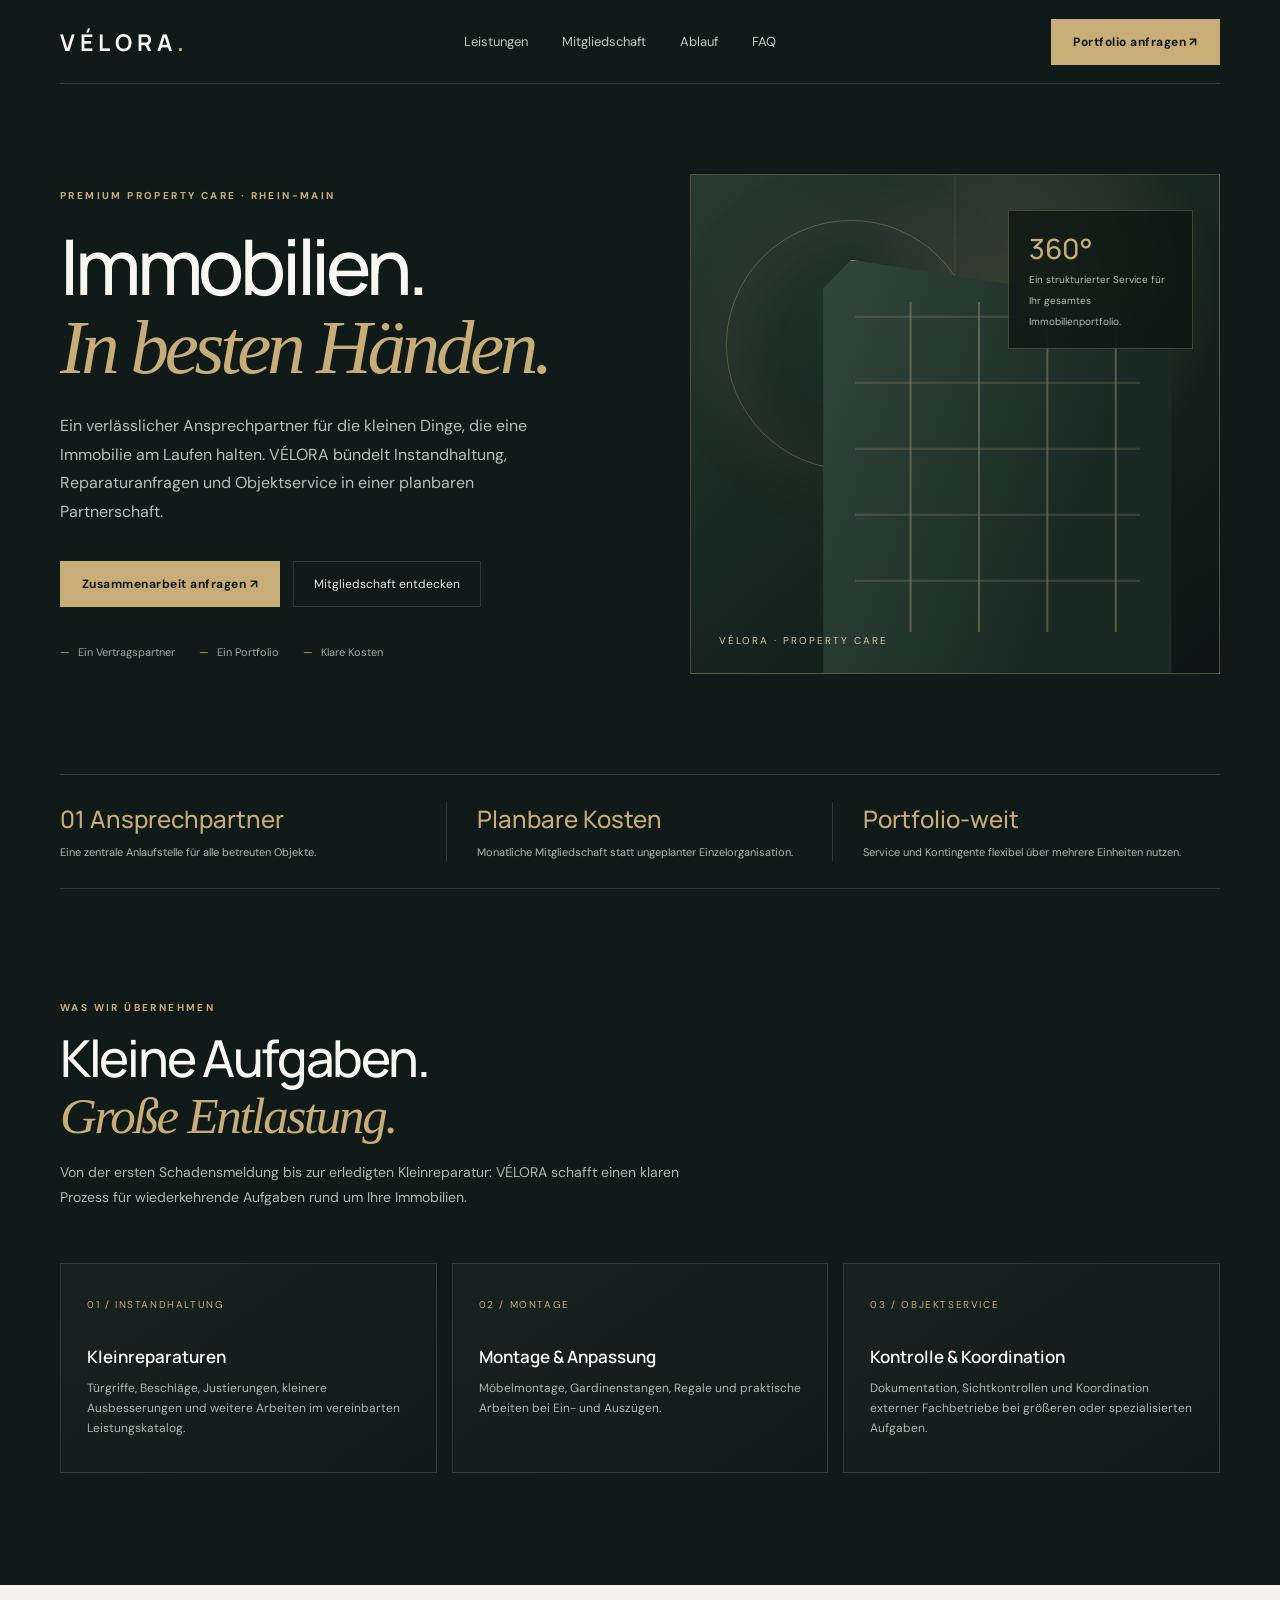
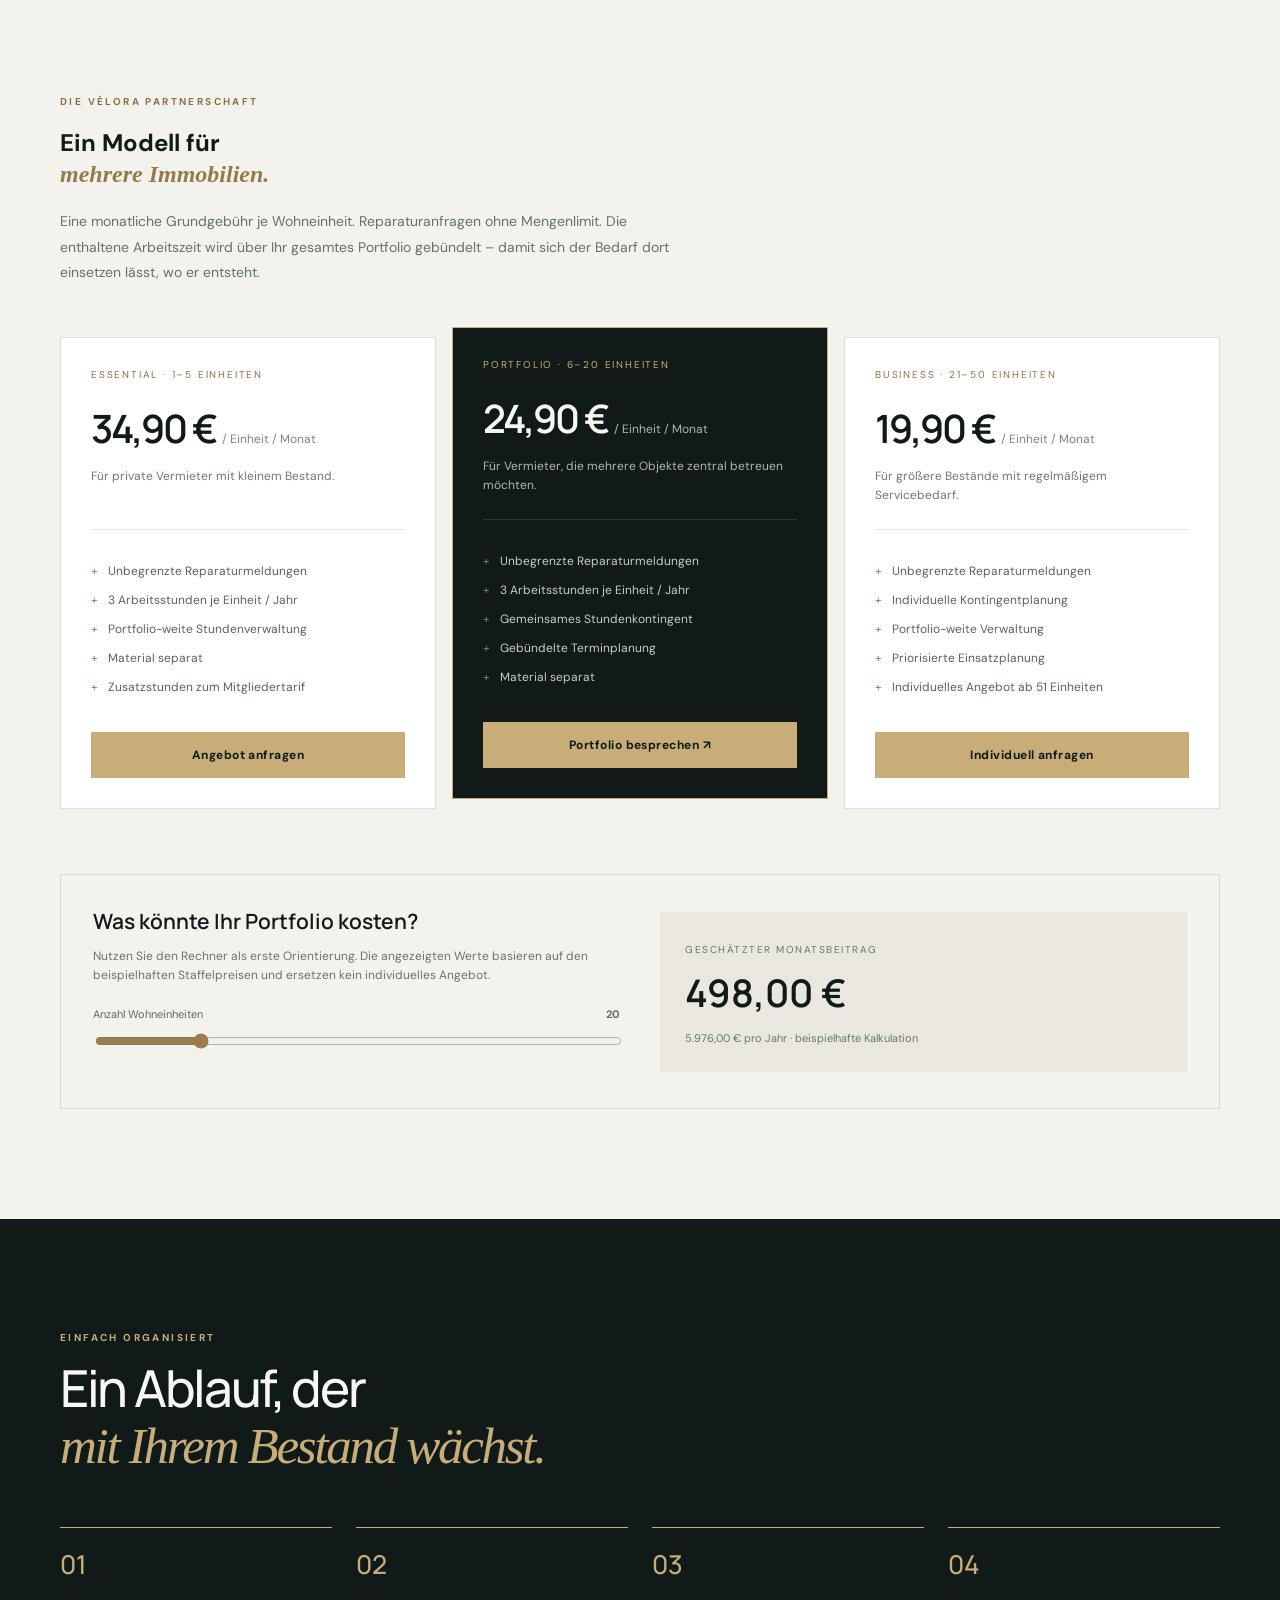
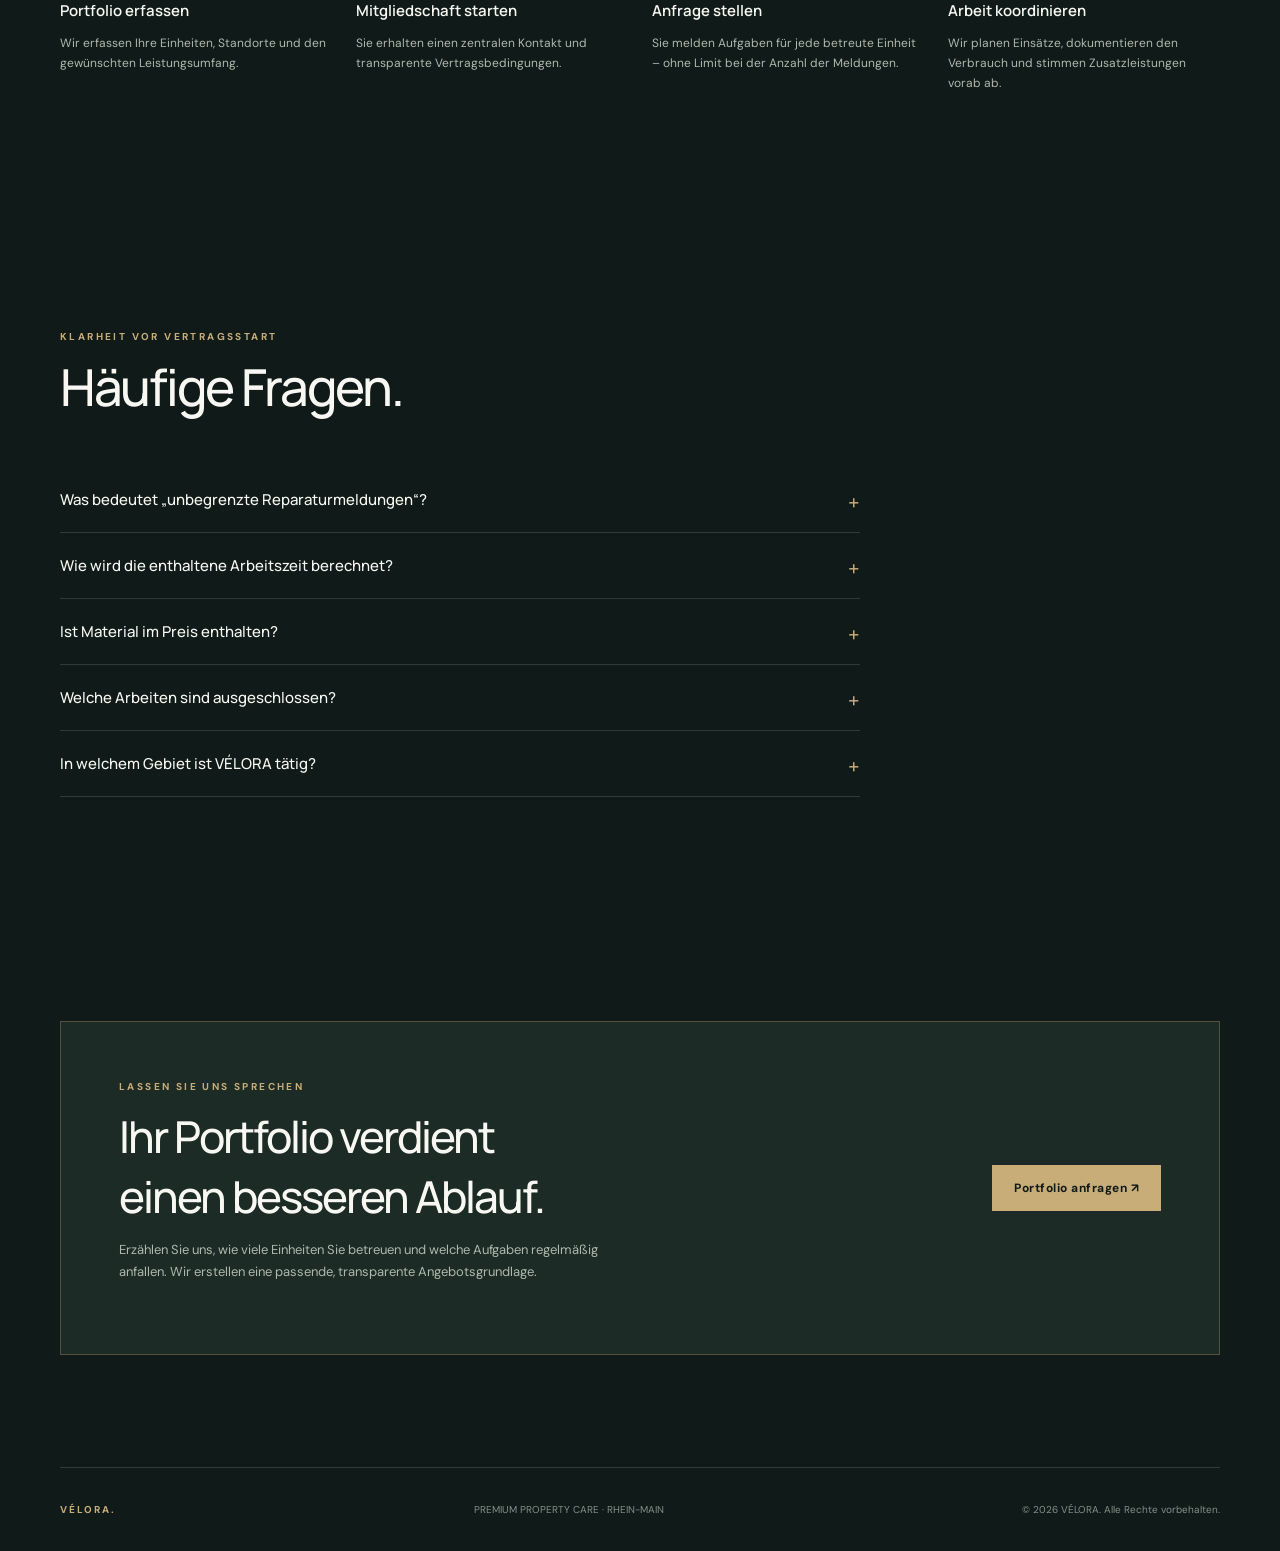
==== index.html @ 78162532 "Build VÉLORA premium property care landing page" ====
<!doctype html>
<html lang="de">
<head>
<meta charset="utf-8"><meta name="viewport" content="width=device-width,initial-scale=1">
<meta name="theme-color" content="#101b19"><meta name="description" content="VÉLORA – Premium Objektservice für Vermieter und Immobilienportfolios. Ein Ansprechpartner für alle Immobilien.">
<title>VÉLORA — Premium Objektservice</title>
<style>
@import url('https://fonts.googleapis.com/css2?family=DM+Sans:wght@400;500;600;700&family=Manrope:wght@400;500;600;700;800&display=swap');
:root{--ink:#101b19;--ink2:#192723;--paper:#f4f2ec;--muted:#aeb8ae;--gold:#c9ad78;--line:rgba(255,255,255,.13);--white:#f8f7f2;--serif:Georgia,serif}
*{box-sizing:border-box}html{scroll-behavior:smooth}body{margin:0;background:var(--ink);color:var(--white);font-family:'DM Sans',sans-serif}a{color:inherit;text-decoration:none}button,input,select{font:inherit}.wrap{width:min(1160px,calc(100% - 48px));margin:auto}.nav{height:84px;display:flex;align-items:center;justify-content:space-between;border-bottom:1px solid var(--line)}.brand{font:700 23px Manrope;letter-spacing:.22em}.brand span{color:var(--gold)}.navlinks{display:flex;gap:34px;color:#c0c8c0;font-size:13px}.navlinks a:hover{color:var(--gold)}.navcta,.btn{display:inline-flex;align-items:center;justify-content:center;padding:14px 21px;border:1px solid var(--gold);color:var(--ink);background:var(--gold);font-size:12px;font-weight:700;letter-spacing:.04em;transition:.25s}.navcta:hover,.btn:hover{background:#dfc99f;transform:translateY(-2px)}.hero{min-height:690px;display:grid;grid-template-columns:1.05fr .95fr;align-items:center;gap:45px;padding:76px 0 86px}.eyebrow{color:var(--gold);font-size:10px;letter-spacing:.24em;text-transform:uppercase;font-weight:700}.hero h1{font:500 clamp(48px,6vw,78px)/1.02 Manrope;letter-spacing:-.055em;margin:25px 0 24px}.hero h1 em{font-family:var(--serif);font-weight:400;color:var(--gold)}.lead{color:#b7c0b8;font-size:16px;line-height:1.8;max-width:510px}.heroactions{display:flex;gap:13px;align-items:center;margin-top:34px}.btn-outline{border:1px solid var(--line);padding:14px 20px;font-size:12px;color:#e5e8e1}.btn-outline:hover{border-color:var(--gold)}.hero-note{margin-top:38px;display:flex;gap:24px;color:#9eaaa1;font-size:11px}.hero-note span:before{content:'—';color:var(--gold);margin-right:8px}.visual{height:500px;position:relative;border:1px solid rgba(201,173,120,.32);overflow:hidden;background:linear-gradient(140deg,#283a32 0%,#182822 42%,#0c1513 100%)}.visual:before{content:'';position:absolute;inset:0;background:radial-gradient(ellipse at 65% 25%,rgba(201,173,120,.18),transparent 38%),linear-gradient(90deg,transparent 49.8%,rgba(255,255,255,.06) 50%,transparent 50.2%)}.building{position:absolute;bottom:0;right:9%;width:66%;height:83%;background:linear-gradient(110deg,#33473d,#182a23 70%);clip-path:polygon(8% 0,100% 12%,100% 100%,0 100%,0 7%);border-top:1px solid #8b896e;box-shadow:0 0 60px #000}.building:before{content:'';position:absolute;inset:10% 9%;background:repeating-linear-gradient(90deg,transparent 0 19%,rgba(201,173,120,.6) 19.3% 19.7%,transparent 20% 24%),repeating-linear-gradient(0deg,transparent 0 15%,rgba(201,173,120,.3) 15.3% 15.7%,transparent 16% 20%);opacity:.6}.orb{position:absolute;width:250px;height:250px;border:1px solid rgba(201,173,120,.35);border-radius:50%;top:45px;left:35px;box-shadow:0 0 80px rgba(201,173,120,.08),inset 0 0 70px rgba(201,173,120,.06)}.visual-label{position:absolute;left:28px;bottom:26px;font-size:10px;letter-spacing:.2em;color:#d6c39e;text-transform:uppercase}.visual-card{position:absolute;top:35px;right:26px;padding:18px 20px;background:rgba(10,20,17,.72);border:1px solid rgba(201,173,120,.3);backdrop-filter:blur(12px);width:185px}.visual-card strong{display:block;font:500 28px Manrope;color:var(--gold)}.visual-card small{color:#b3bdb4;font-size:10px;line-height:1.5}.stats{border-top:1px solid var(--line);border-bottom:1px solid var(--line);display:grid;grid-template-columns:repeat(3,1fr);padding:27px 0}.stat{padding:0 30px;border-right:1px solid var(--line)}.stat:first-child{padding-left:0}.stat:last-child{border:0}.stat b{display:block;font:500 24px Manrope;color:var(--gold);margin-bottom:5px}.stat span{font-size:11px;color:#aeb8ae}.section{padding:112px 0}.section-head{max-width:620px;margin-bottom:52px}.section h2{font:500 clamp(34px,4vw,51px)/1.1 Manrope;letter-spacing:-.045em;margin:16px 0}.section-intro{color:#aeb8ae;line-height:1.8;font-size:14px}.grid3{display:grid;grid-template-columns:repeat(3,1fr);gap:15px}.service{border:1px solid var(--line);padding:28px 26px;min-height:210px;background:linear-gradient(145deg,rgba(255,255,255,.035),transparent)}.service .num{font-size:10px;color:var(--gold);letter-spacing:.16em}.service h3{font:600 17px Manrope;margin:32px 0 10px}.service p{font-size:12px;color:#aeb8ae;line-height:1.7;margin:0}.pricing{background:var(--paper);color:var(--ink);padding:110px 0}.pricing .eyebrow{color:#8e7143}.pricing .section-intro{color:#65716a}.price-grid{display:grid;grid-template-columns:repeat(3,1fr);gap:16px;margin-top:48px}.price-card{background:#fff;border:1px solid #e0ded6;padding:30px;position:relative}.price-card.featured{background:var(--ink);color:var(--white);border-color:var(--gold);transform:translateY(-10px)}.tier{font-size:10px;letter-spacing:.18em;text-transform:uppercase;color:#8e7143}.featured .tier{color:var(--gold)}.price{font:600 39px Manrope;margin:20px 0 4px;letter-spacing:-.05em}.price small{font:400 12px 'DM Sans';letter-spacing:0;color:#7b857e}.featured .price small{color:#aeb8ae}.price-card p{font-size:12px;color:#6d7971;line-height:1.6;min-height:42px}.featured p{color:#aeb8ae}.price-card ul{padding:20px 0 0;margin:20px 0 0;border-top:1px solid #e6e4dd;list-style:none}.featured ul{border-color:var(--line)}.price-card li{font-size:12px;margin:13px 0;color:#58645d}.featured li{color:#c5cec6}.price-card li:before{content:'+';color:#9b7d4d;margin-right:10px}.price-card .btn{width:100%;margin-top:24px}.featured .btn{background:var(--gold);color:var(--ink)}.calc{margin-top:65px;padding:32px;border:1px solid #d9d6cc;display:grid;grid-template-columns:1fr 1fr;gap:40px;align-items:center}.calc h3{font:600 21px Manrope;margin:0 0 10px}.calc p{font-size:12px;color:#69746d;line-height:1.6}.range-row{margin:22px 0}.range-row label{font-size:11px;color:#5f6a63;display:flex;justify-content:space-between;margin-bottom:10px}.range-row input{width:100%;accent-color:#9b7d4d}.calc-result{background:#eae7de;padding:25px}.calc-result span{font-size:10px;color:#69746d;text-transform:uppercase;letter-spacing:.15em}.calc-result strong{display:block;font:600 38px Manrope;margin:8px 0}.calc-result small{color:#6b766e;font-size:11px}.steps{display:grid;grid-template-columns:repeat(4,1fr);gap:24px}.step{border-top:1px solid var(--gold);padding-top:18px}.step b{font:500 26px Manrope;color:var(--gold)}.step h3{font:600 15px Manrope;margin:18px 0 8px}.step p{font-size:12px;line-height:1.7;color:#aeb8ae}.cta{background:#1c2b25;border:1px solid rgba(201,173,120,.3);padding:58px;display:flex;align-items:center;justify-content:space-between;gap:35px}.cta h2{font:500 clamp(30px,4vw,44px) Manrope;margin:13px 0}.cta p{color:#aeb8ae;font-size:13px;line-height:1.7;max-width:490px}.faq{max-width:800px}.faq details{border-bottom:1px solid var(--line);padding:22px 0}.faq summary{cursor:pointer;list-style:none;font:500 15px Manrope}.faq summary:after{content:'+';float:right;color:var(--gold);font-size:20px}.faq details[open] summary:after{content:'−'}.faq details p{font-size:12px;line-height:1.8;color:#aeb8ae;max-width:700px}.footer{padding:35px 0;border-top:1px solid var(--line);display:flex;justify-content:space-between;gap:20px;color:#829087;font-size:10px}.footer strong{color:var(--gold);letter-spacing:.2em}.mobile-menu{display:none}
@media(max-width:760px){.wrap{width:min(100% - 36px,560px)}.nav{height:72px}.navlinks{display:none}.navcta{padding:11px 13px;font-size:10px}.hero{grid-template-columns:1fr;padding:65px 0 55px;gap:35px;min-height:auto}.hero h1{font-size:51px}.visual{height:370px}.orb{width:180px;height:180px}.stats{grid-template-columns:1fr;gap:20px}.stat{border:0;border-bottom:1px solid var(--line);padding:0 0 18px}.stat:last-child{border:0;padding:0}.section,.pricing{padding:76px 0}.grid3,.price-grid{grid-template-columns:1fr}.price-card.featured{transform:none}.calc{grid-template-columns:1fr;padding:22px;gap:20px}.steps{grid-template-columns:1fr 1fr;gap:30px 18px}.cta{padding:30px;display:block}.cta .btn{margin-top:18px}.footer{flex-direction:column}.hero-note{flex-wrap:wrap;gap:12px}.price-card p{min-height:0}}
</style>
</head>
<body>
<header class="wrap nav"><a class="brand" href="#">VÉLORA<span>.</span></a><nav class="navlinks"><a href="#service">Leistungen</a><a href="#modell">Mitgliedschaft</a><a href="#ablauf">Ablauf</a><a href="#faq">FAQ</a></nav><a class="navcta" href="#kontakt">Portfolio anfragen ↗</a></header>
<main>
<section class="wrap hero"><div><div class="eyebrow">Premium Property Care · Rhein-Main</div><h1>Immobilien.<br><em>In besten Händen.</em></h1><p class="lead">Ein verlässlicher Ansprechpartner für die kleinen Dinge, die eine Immobilie am Laufen halten. VÉLORA bündelt Instandhaltung, Reparaturanfragen und Objektservice in einer planbaren Partnerschaft.</p><div class="heroactions"><a class="btn" href="#kontakt">Zusammenarbeit anfragen ↗</a><a class="btn-outline" href="#modell">Mitgliedschaft entdecken</a></div><div class="hero-note"><span>Ein Vertragspartner</span><span>Ein Portfolio</span><span>Klare Kosten</span></div></div><div class="visual"><div class="orb"></div><div class="building"></div><div class="visual-card"><strong>360°</strong><small>Ein strukturierter Service für Ihr gesamtes Immobilienportfolio.</small></div><div class="visual-label">VÉLORA · PROPERTY CARE</div></div></section>
<div class="wrap stats"><div class="stat"><b>01 Ansprechpartner</b><span>Eine zentrale Anlaufstelle für alle betreuten Objekte.</span></div><div class="stat"><b>Planbare Kosten</b><span>Monatliche Mitgliedschaft statt ungeplanter Einzelorganisation.</span></div><div class="stat"><b>Portfolio-weit</b><span>Service und Kontingente flexibel über mehrere Einheiten nutzen.</span></div></div>
<section class="wrap section" id="service"><div class="section-head"><div class="eyebrow">Was wir übernehmen</div><h2>Kleine Aufgaben.<br><em style="font-family:Georgia;color:var(--gold)">Große Entlastung.</em></h2><p class="section-intro">Von der ersten Schadensmeldung bis zur erledigten Kleinreparatur: VÉLORA schafft einen klaren Prozess für wiederkehrende Aufgaben rund um Ihre Immobilien.</p></div><div class="grid3"><article class="service"><span class="num">01 / INSTANDHALTUNG</span><h3>Kleinreparaturen</h3><p>Türgriffe, Beschläge, Justierungen, kleinere Ausbesserungen und weitere Arbeiten im vereinbarten Leistungskatalog.</p></article><article class="service"><span class="num">02 / MONTAGE</span><h3>Montage & Anpassung</h3><p>Möbelmontage, Gardinenstangen, Regale und praktische Arbeiten bei Ein- und Auszügen.</p></article><article class="service"><span class="num">03 / OBJEKTSERVICE</span><h3>Kontrolle & Koordination</h3><p>Dokumentation, Sichtkontrollen und Koordination externer Fachbetriebe bei größeren oder spezialisierten Aufgaben.</p></article></div></section>
<section class="pricing" id="modell"><div class="wrap"><div class="section-head"><div class="eyebrow">Die VÉLORA Partnerschaft</div><h2>Ein Modell für<br><em style="font-family:Georgia;color:#98794b">mehrere Immobilien.</em></h2><p class="section-intro">Eine monatliche Grundgebühr je Wohneinheit. Reparaturanfragen ohne Mengenlimit. Die enthaltene Arbeitszeit wird über Ihr gesamtes Portfolio gebündelt – damit sich der Bedarf dort einsetzen lässt, wo er entsteht.</p></div><div class="price-grid"><article class="price-card"><div class="tier">Essential · 1–5 Einheiten</div><div class="price">34,90 € <small>/ Einheit / Monat</small></div><p>Für private Vermieter mit kleinem Bestand.</p><ul><li>Unbegrenzte Reparaturmeldungen</li><li>3 Arbeitsstunden je Einheit / Jahr</li><li>Portfolio-weite Stundenverwaltung</li><li>Material separat</li><li>Zusatzstunden zum Mitgliedertarif</li></ul><a class="btn" href="#kontakt">Angebot anfragen</a></article><article class="price-card featured"><div class="tier">Portfolio · 6–20 Einheiten</div><div class="price">24,90 € <small>/ Einheit / Monat</small></div><p>Für Vermieter, die mehrere Objekte zentral betreuen möchten.</p><ul><li>Unbegrenzte Reparaturmeldungen</li><li>3 Arbeitsstunden je Einheit / Jahr</li><li>Gemeinsames Stundenkontingent</li><li>Gebündelte Terminplanung</li><li>Material separat</li></ul><a class="btn" href="#kontakt">Portfolio besprechen ↗</a></article><article class="price-card"><div class="tier">Business · 21–50 Einheiten</div><div class="price">19,90 € <small>/ Einheit / Monat</small></div><p>Für größere Bestände mit regelmäßigem Servicebedarf.</p><ul><li>Unbegrenzte Reparaturmeldungen</li><li>Individuelle Kontingentplanung</li><li>Portfolio-weite Verwaltung</li><li>Priorisierte Einsatzplanung</li><li>Individuelles Angebot ab 51 Einheiten</li></ul><a class="btn" href="#kontakt">Individuell anfragen</a></article></div>
<div class="calc"><div><h3>Was könnte Ihr Portfolio kosten?</h3><p>Nutzen Sie den Rechner als erste Orientierung. Die angezeigten Werte basieren auf den beispielhaften Staffelpreisen und ersetzen kein individuelles Angebot.</p><div class="range-row"><label for="units">Anzahl Wohneinheiten <b id="unitValue">20</b></label><input id="units" type="range" min="1" max="100" value="20"></div></div><div class="calc-result"><span>Geschätzter Monatsbeitrag</span><strong id="monthly">498,00 €</strong><small id="annual">5.976,00 € pro Jahr · zzgl. ggf. Umsatzsteuer</small></div></div></div></section>
<section class="wrap section" id="ablauf"><div class="section-head"><div class="eyebrow">Einfach organisiert</div><h2>Ein Ablauf, der<br><em style="font-family:Georgia;color:var(--gold)">mit Ihrem Bestand wächst.</em></h2></div><div class="steps"><div class="step"><b>01</b><h3>Portfolio erfassen</h3><p>Wir erfassen Ihre Einheiten, Standorte und den gewünschten Leistungsumfang.</p></div><div class="step"><b>02</b><h3>Mitgliedschaft starten</h3><p>Sie erhalten einen zentralen Kontakt und transparente Vertragsbedingungen.</p></div><div class="step"><b>03</b><h3>Anfrage stellen</h3><p>Sie melden Aufgaben für jede betreute Einheit – ohne Limit bei der Anzahl der Meldungen.</p></div><div class="step"><b>04</b><h3>Arbeit koordinieren</h3><p>Wir planen Einsätze, dokumentieren den Verbrauch und stimmen Zusatzleistungen vorab ab.</p></div></div></section>
<section class="wrap section" id="faq"><div class="section-head"><div class="eyebrow">Klarheit vor Vertragsstart</div><h2>Häufige Fragen.</h2></div><div class="faq"><details><summary>Was bedeutet „unbegrenzte Reparaturmeldungen“?</summary><p>Sie können beliebig viele Aufgaben und Schäden melden. Die Anzahl der Meldungen ist nicht begrenzt. Die enthaltene Arbeitszeit ist jedoch durch das jährliche Portfolio-Kontingent begrenzt. Weitere Arbeiten werden vorab zum vereinbarten Mitgliedertarif angeboten.</p></details><details><summary>Wie wird die enthaltene Arbeitszeit berechnet?</summary><p>Das Kontingent wird über alle im Vertrag registrierten Einheiten gemeinsam geführt. So kann der tatsächliche Bedarf flexibel über Ihr Portfolio verteilt werden. Die konkrete Abrechnung und Übertragungsregel wird im Angebot festgelegt.</p></details><details><summary>Ist Material im Preis enthalten?</summary><p>Nein. Verbrauchsmaterial und Ersatzteile werden separat und transparent berechnet. Kostenpflichtige Zusatzarbeiten werden erst nach Ihrer Freigabe ausgeführt.</p></details><details><summary>Welche Arbeiten sind ausgeschlossen?</summary><p>Große Sanierungen, Notdienste und Arbeiten, die eine besondere handwerksrechtliche Zulassung oder Fachqualifikation erfordern, sind nicht automatisch enthalten. Für solche Aufgaben koordinieren wir auf Wunsch geeignete Fachbetriebe.</p></details><details><summary>In welchem Gebiet ist VÉLORA tätig?</summary><p>Der geplante Startbereich ist das Rhein-Main-Gebiet. Verfügbarkeit, Anfahrtsregeln und Einsatzradius werden im individuellen Angebot festgelegt.</p></details></div></section>
<section class="wrap section" id="kontakt"><div class="cta"><div><div class="eyebrow">Lassen Sie uns sprechen</div><h2>Ihr Portfolio verdient<br>einen besseren Ablauf.</h2><p>Erzählen Sie uns, wie viele Einheiten Sie betreuen und welche Aufgaben regelmäßig anfallen. Wir erstellen eine passende, transparente Angebotsgrundlage.</p></div><a class="btn" href="mailto:kontakt@velora.de?subject=Anfrage%20Objektservice%20V%C3%89LORA">Portfolio anfragen ↗</a></div></section>
</main>
<footer class="wrap footer"><strong>VÉLORA.</strong><span>PREMIUM PROPERTY CARE · RHEIN-MAIN</span><span>© <span id="year"></span> VÉLORA. Alle Rechte vorbehalten.</span></footer>
<script>
const range=document.getElementById('units'), unitValue=document.getElementById('unitValue'), monthly=document.getElementById('monthly'), annual=document.getElementById('annual');
const euro=n=>n.toLocaleString('de-DE',{style:'currency',currency:'EUR'});
function update(){const n=+range.value;let rate=n<=5?34.9:n<=20?24.9:n<=50?19.9:16.9;const m=n*rate;unitValue.textContent=n;monthly.textContent=euro(m);annual.textContent=euro(m*12)+' pro Jahr · beispielhafte Kalkulation';}
range.addEventListener('input',update);update();document.getElementById('year').textContent=new Date().getFullYear();
</script>
</body></html>
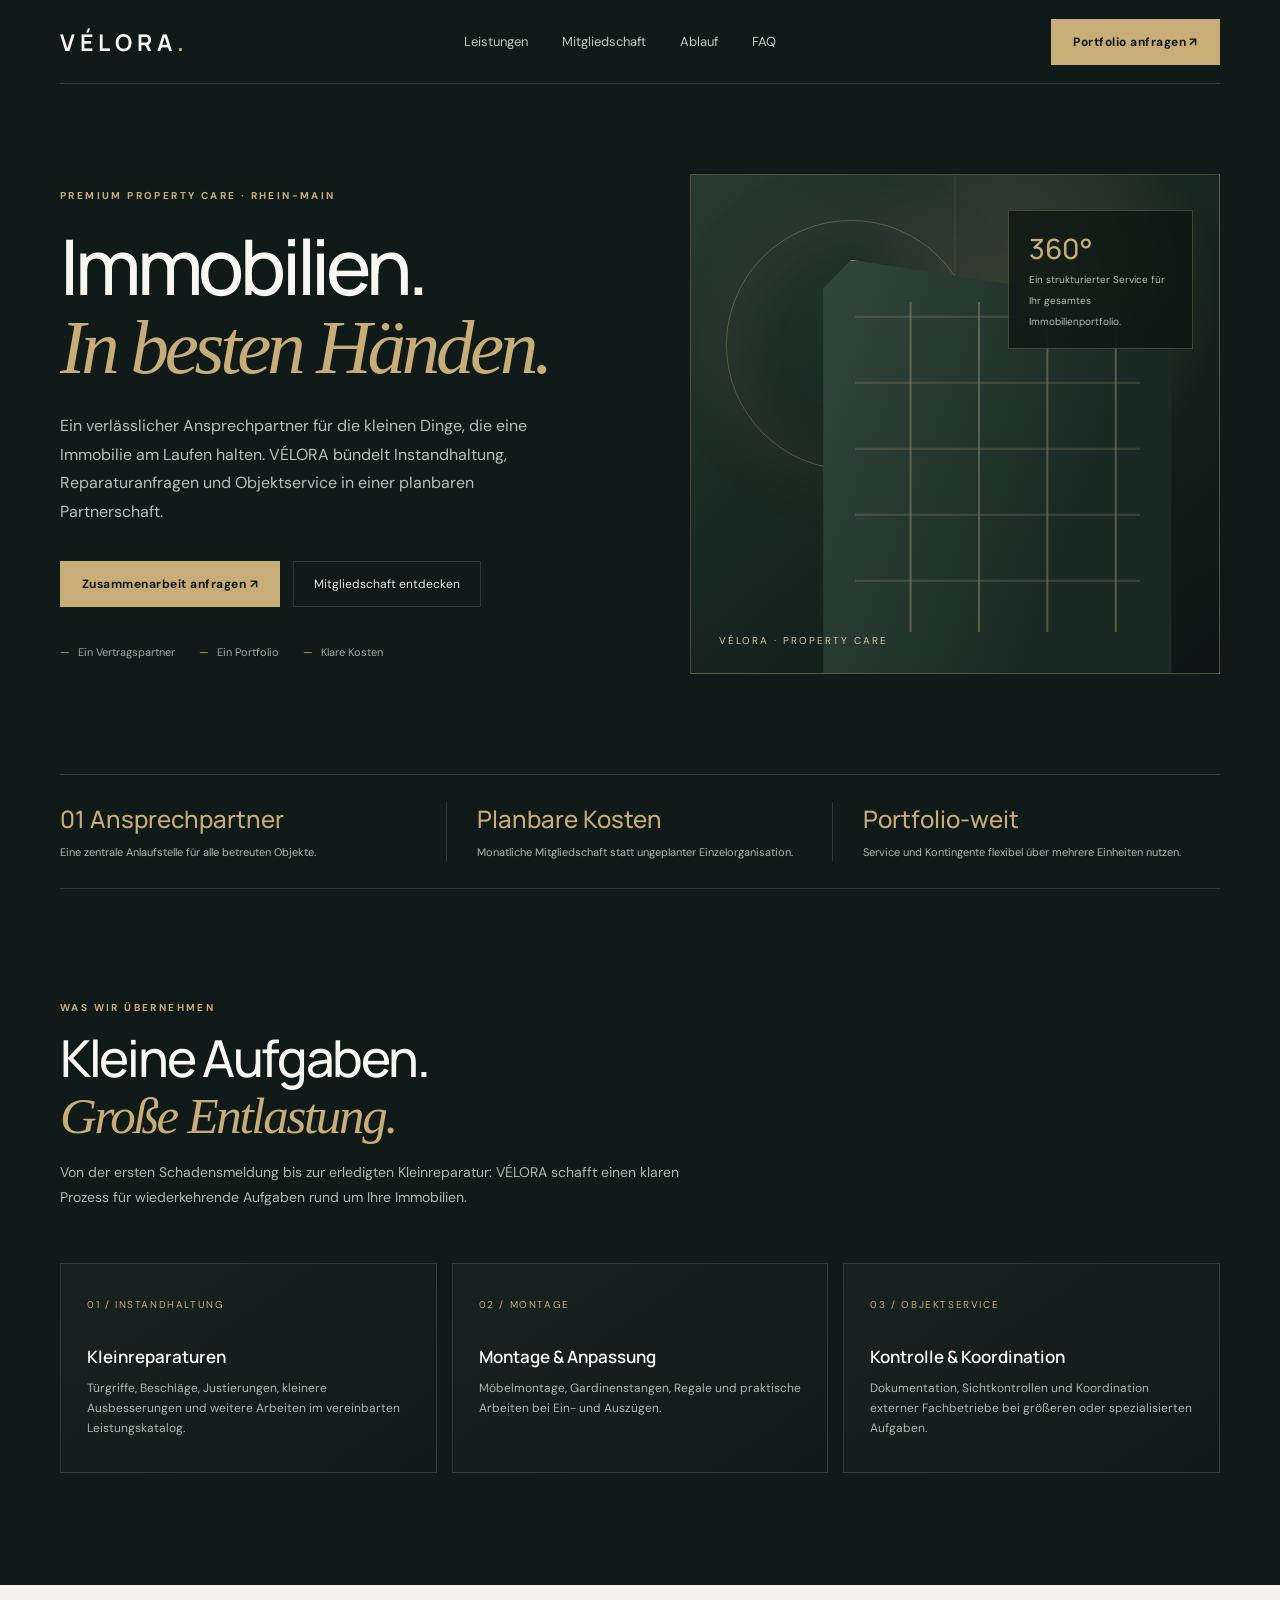
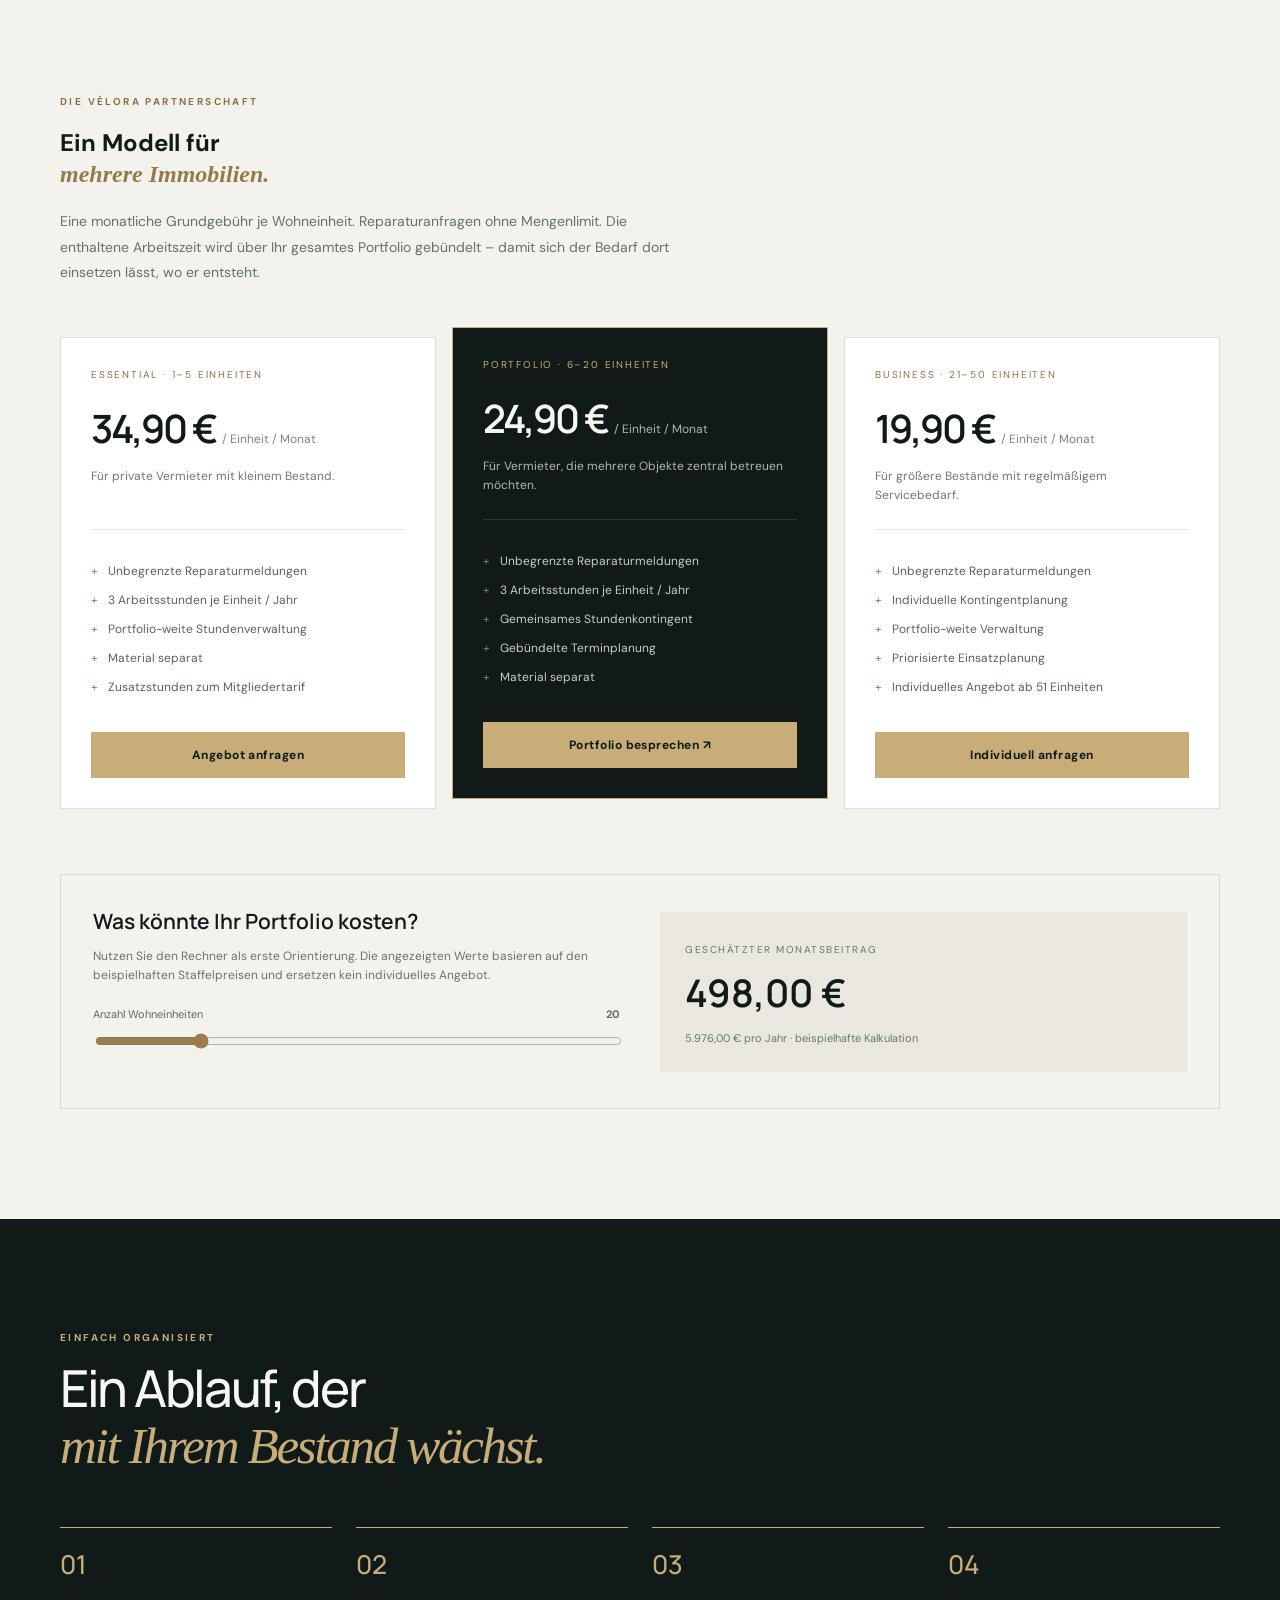
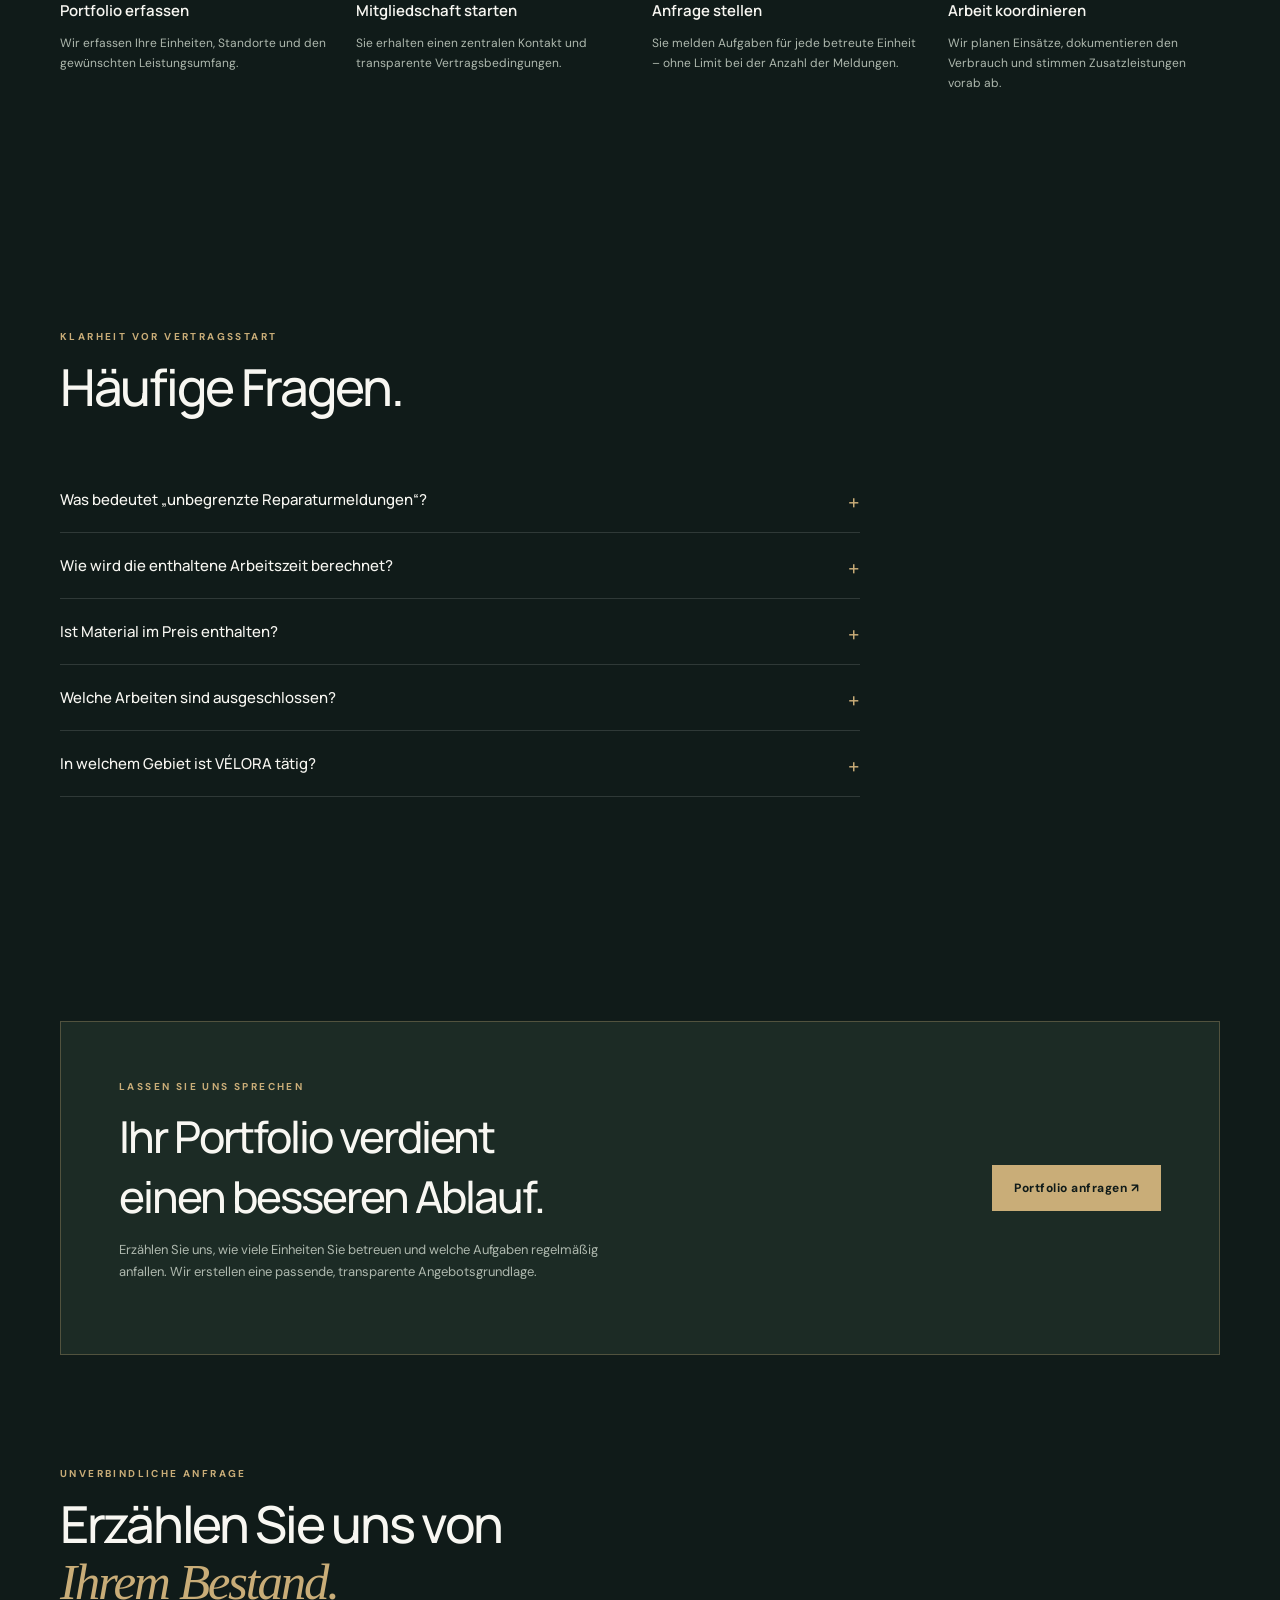
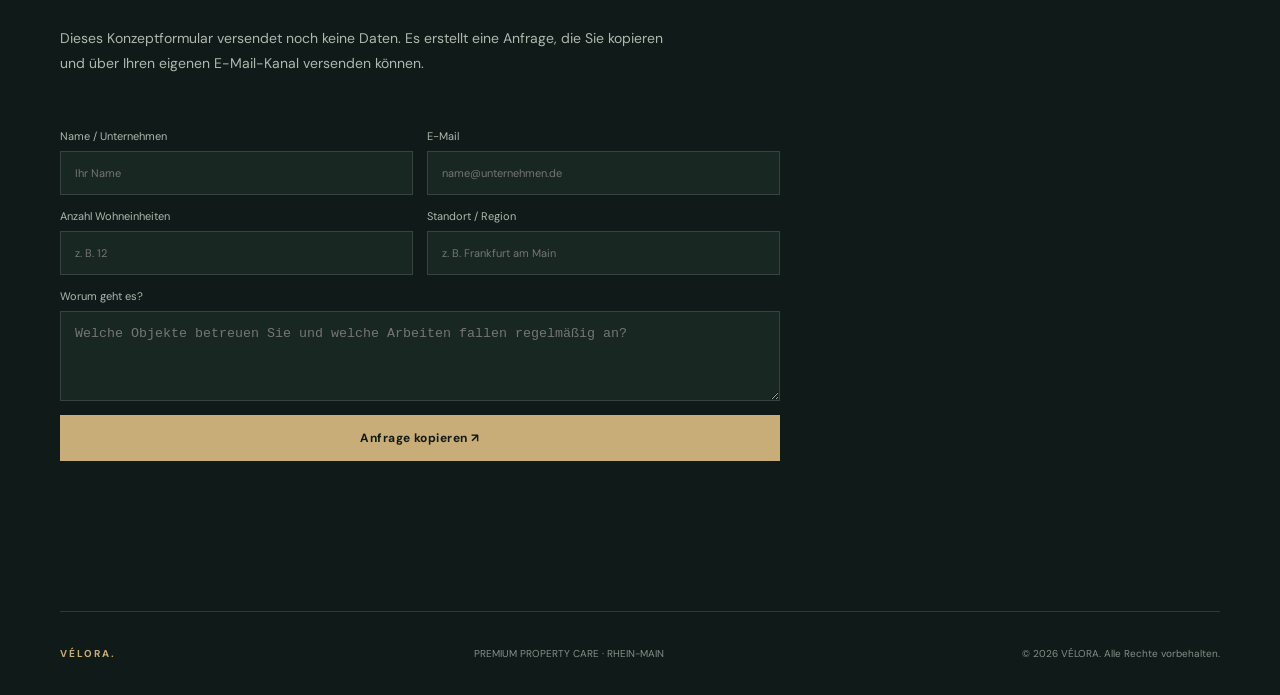
==== commit 371bfb32: "Add portfolio inquiry prototype and remove placeholder email" ====
--- a/index.html
+++ b/index.html
@@ -21,13 +21,15 @@
 <div class="calc"><div><h3>Was könnte Ihr Portfolio kosten?</h3><p>Nutzen Sie den Rechner als erste Orientierung. Die angezeigten Werte basieren auf den beispielhaften Staffelpreisen und ersetzen kein individuelles Angebot.</p><div class="range-row"><label for="units">Anzahl Wohneinheiten <b id="unitValue">20</b></label><input id="units" type="range" min="1" max="100" value="20"></div></div><div class="calc-result"><span>Geschätzter Monatsbeitrag</span><strong id="monthly">498,00 €</strong><small id="annual">5.976,00 € pro Jahr · zzgl. ggf. Umsatzsteuer</small></div></div></div></section>
 <section class="wrap section" id="ablauf"><div class="section-head"><div class="eyebrow">Einfach organisiert</div><h2>Ein Ablauf, der<br><em style="font-family:Georgia;color:var(--gold)">mit Ihrem Bestand wächst.</em></h2></div><div class="steps"><div class="step"><b>01</b><h3>Portfolio erfassen</h3><p>Wir erfassen Ihre Einheiten, Standorte und den gewünschten Leistungsumfang.</p></div><div class="step"><b>02</b><h3>Mitgliedschaft starten</h3><p>Sie erhalten einen zentralen Kontakt und transparente Vertragsbedingungen.</p></div><div class="step"><b>03</b><h3>Anfrage stellen</h3><p>Sie melden Aufgaben für jede betreute Einheit – ohne Limit bei der Anzahl der Meldungen.</p></div><div class="step"><b>04</b><h3>Arbeit koordinieren</h3><p>Wir planen Einsätze, dokumentieren den Verbrauch und stimmen Zusatzleistungen vorab ab.</p></div></div></section>
 <section class="wrap section" id="faq"><div class="section-head"><div class="eyebrow">Klarheit vor Vertragsstart</div><h2>Häufige Fragen.</h2></div><div class="faq"><details><summary>Was bedeutet „unbegrenzte Reparaturmeldungen“?</summary><p>Sie können beliebig viele Aufgaben und Schäden melden. Die Anzahl der Meldungen ist nicht begrenzt. Die enthaltene Arbeitszeit ist jedoch durch das jährliche Portfolio-Kontingent begrenzt. Weitere Arbeiten werden vorab zum vereinbarten Mitgliedertarif angeboten.</p></details><details><summary>Wie wird die enthaltene Arbeitszeit berechnet?</summary><p>Das Kontingent wird über alle im Vertrag registrierten Einheiten gemeinsam geführt. So kann der tatsächliche Bedarf flexibel über Ihr Portfolio verteilt werden. Die konkrete Abrechnung und Übertragungsregel wird im Angebot festgelegt.</p></details><details><summary>Ist Material im Preis enthalten?</summary><p>Nein. Verbrauchsmaterial und Ersatzteile werden separat und transparent berechnet. Kostenpflichtige Zusatzarbeiten werden erst nach Ihrer Freigabe ausgeführt.</p></details><details><summary>Welche Arbeiten sind ausgeschlossen?</summary><p>Große Sanierungen, Notdienste und Arbeiten, die eine besondere handwerksrechtliche Zulassung oder Fachqualifikation erfordern, sind nicht automatisch enthalten. Für solche Aufgaben koordinieren wir auf Wunsch geeignete Fachbetriebe.</p></details><details><summary>In welchem Gebiet ist VÉLORA tätig?</summary><p>Der geplante Startbereich ist das Rhein-Main-Gebiet. Verfügbarkeit, Anfahrtsregeln und Einsatzradius werden im individuellen Angebot festgelegt.</p></details></div></section>
-<section class="wrap section" id="kontakt"><div class="cta"><div><div class="eyebrow">Lassen Sie uns sprechen</div><h2>Ihr Portfolio verdient<br>einen besseren Ablauf.</h2><p>Erzählen Sie uns, wie viele Einheiten Sie betreuen und welche Aufgaben regelmäßig anfallen. Wir erstellen eine passende, transparente Angebotsgrundlage.</p></div><a class="btn" href="mailto:kontakt@velora.de?subject=Anfrage%20Objektservice%20V%C3%89LORA">Portfolio anfragen ↗</a></div></section>
+<section class="wrap section" id="kontakt"><div class="cta"><div><div class="eyebrow">Lassen Sie uns sprechen</div><h2>Ihr Portfolio verdient<br>einen besseren Ablauf.</h2><p>Erzählen Sie uns, wie viele Einheiten Sie betreuen und welche Aufgaben regelmäßig anfallen. Wir erstellen eine passende, transparente Angebotsgrundlage.</p></div><a class="btn" href="#kontaktformular">Portfolio anfragen ↗</a></div></section>
 </main>
+<section class="wrap section" id="kontaktformular" style="padding-top:0"><div class="section-head"><div class="eyebrow">Unverbindliche Anfrage</div><h2>Erzählen Sie uns von<br><em style="font-family:Georgia;color:var(--gold)">Ihrem Bestand.</em></h2><p class="section-intro">Dieses Konzeptformular versendet noch keine Daten. Es erstellt eine Anfrage, die Sie kopieren und über Ihren eigenen E-Mail-Kanal versenden können.</p></div><form id="inquiry" style="max-width:720px;display:grid;grid-template-columns:1fr 1fr;gap:14px"><label style="font-size:11px;color:#aeb8ae">Name / Unternehmen<input required name="name" placeholder="Ihr Name" style="display:block;width:100%;margin-top:8px;padding:14px;background:#192723;border:1px solid var(--line);color:white"></label><label style="font-size:11px;color:#aeb8ae">E-Mail<input required type="email" name="email" placeholder="name@unternehmen.de" style="display:block;width:100%;margin-top:8px;padding:14px;background:#192723;border:1px solid var(--line);color:white"></label><label style="font-size:11px;color:#aeb8ae">Anzahl Wohneinheiten<input required type="number" min="1" name="units" placeholder="z. B. 12" style="display:block;width:100%;margin-top:8px;padding:14px;background:#192723;border:1px solid var(--line);color:white"></label><label style="font-size:11px;color:#aeb8ae">Standort / Region<input name="location" placeholder="z. B. Frankfurt am Main" style="display:block;width:100%;margin-top:8px;padding:14px;background:#192723;border:1px solid var(--line);color:white"></label><label style="font-size:11px;color:#aeb8ae;grid-column:1/-1">Worum geht es?<textarea name="message" rows="4" placeholder="Welche Objekte betreuen Sie und welche Arbeiten fallen regelmäßig an?" style="display:block;width:100%;margin-top:8px;padding:14px;background:#192723;border:1px solid var(--line);color:white;resize:vertical"></textarea></label><button class="btn" type="submit" style="grid-column:1/-1;cursor:pointer">Anfrage kopieren ↗</button><p id="formStatus" role="status" style="grid-column:1/-1;color:var(--gold);font-size:12px;line-height:1.6"></p></form></section>
 <footer class="wrap footer"><strong>VÉLORA.</strong><span>PREMIUM PROPERTY CARE · RHEIN-MAIN</span><span>© <span id="year"></span> VÉLORA. Alle Rechte vorbehalten.</span></footer>
 <script>
 const range=document.getElementById('units'), unitValue=document.getElementById('unitValue'), monthly=document.getElementById('monthly'), annual=document.getElementById('annual');
 const euro=n=>n.toLocaleString('de-DE',{style:'currency',currency:'EUR'});
 function update(){const n=+range.value;let rate=n<=5?34.9:n<=20?24.9:n<=50?19.9:16.9;const m=n*rate;unitValue.textContent=n;monthly.textContent=euro(m);annual.textContent=euro(m*12)+' pro Jahr · beispielhafte Kalkulation';}
 range.addEventListener('input',update);update();document.getElementById('year').textContent=new Date().getFullYear();
+document.getElementById('inquiry').addEventListener('submit',async e=>{e.preventDefault();const d=new FormData(e.currentTarget);const msg=['VÉLORA – Objektservice-Anfrage','Name / Unternehmen: '+d.get('name'),'E-Mail: '+d.get('email'),'Wohneinheiten: '+d.get('units'),'Standort: '+(d.get('location')||'—'),'Nachricht: '+(d.get('message')||'—')].join('\\n');try{await navigator.clipboard.writeText(msg);document.getElementById('formStatus').textContent='Anfrage wurde kopiert. Bitte fügen Sie sie in eine E-Mail an Ihren VÉLORA-Kontakt ein. Es wurde nichts übertragen.';}catch{document.getElementById('formStatus').textContent=msg;}});
 </script>
 </body></html>
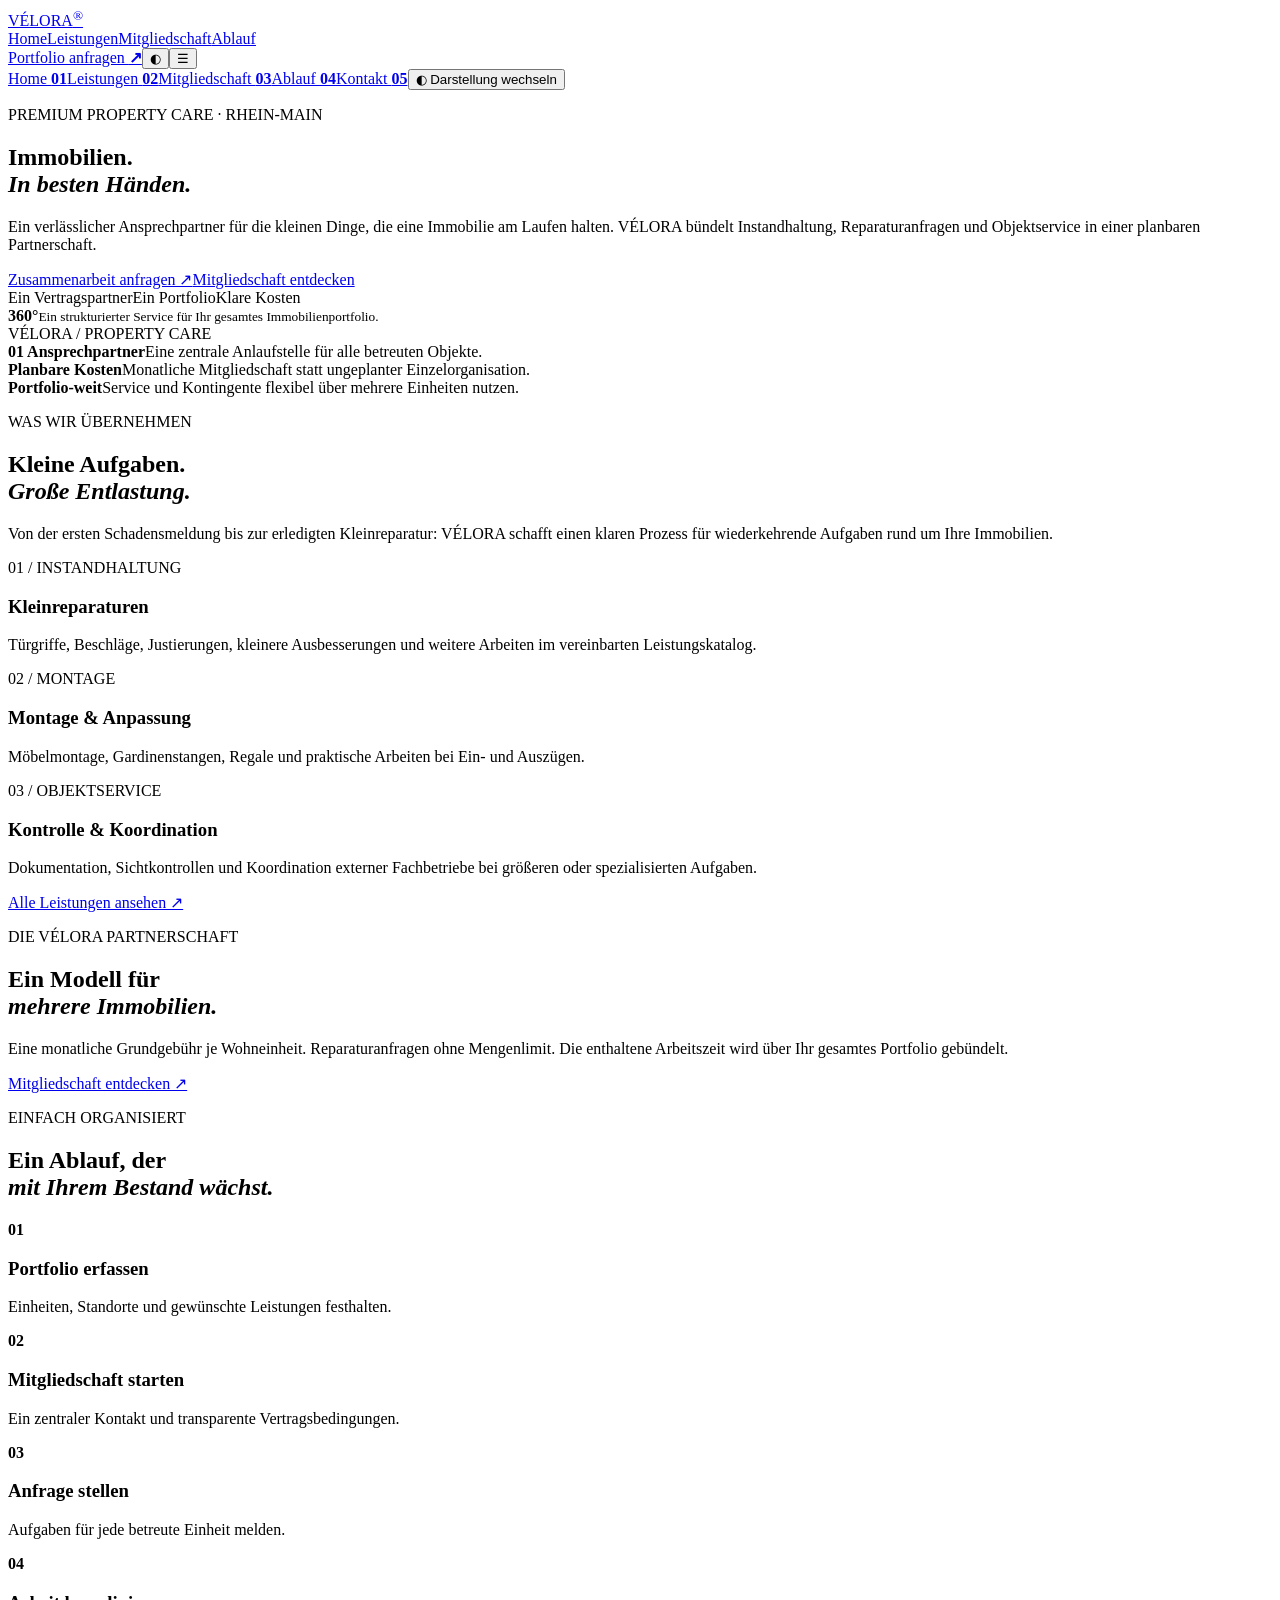
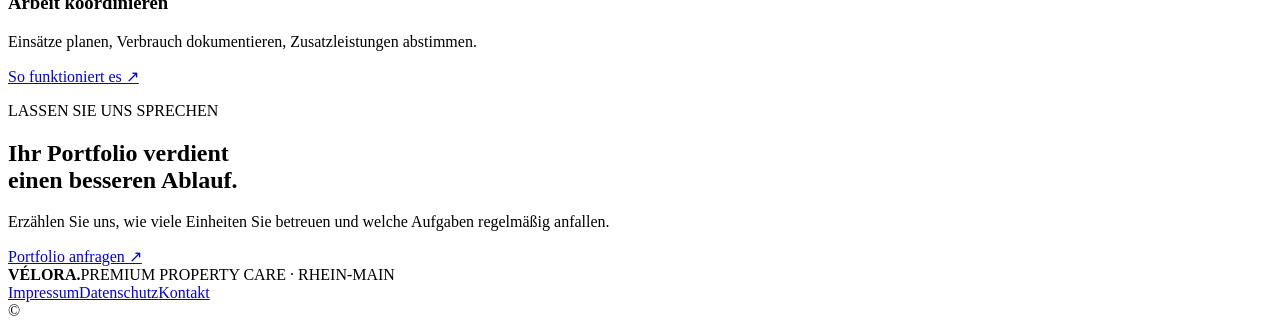
==== commit 2d706f4b: "Rebuild VÉLORA as a glassmorphism multipage website" ====
--- a/index.html
+++ b/index.html
@@ -1,35 +1 @@
-<!doctype html>
-<html lang="de">
-<head>
-<meta charset="utf-8"><meta name="viewport" content="width=device-width,initial-scale=1">
-<meta name="theme-color" content="#101b19"><meta name="description" content="VÉLORA – Premium Objektservice für Vermieter und Immobilienportfolios. Ein Ansprechpartner für alle Immobilien.">
-<title>VÉLORA — Premium Objektservice</title>
-<style>
-@import url('https://fonts.googleapis.com/css2?family=DM+Sans:wght@400;500;600;700&family=Manrope:wght@400;500;600;700;800&display=swap');
-:root{--ink:#101b19;--ink2:#192723;--paper:#f4f2ec;--muted:#aeb8ae;--gold:#c9ad78;--line:rgba(255,255,255,.13);--white:#f8f7f2;--serif:Georgia,serif}
-*{box-sizing:border-box}html{scroll-behavior:smooth}body{margin:0;background:var(--ink);color:var(--white);font-family:'DM Sans',sans-serif}a{color:inherit;text-decoration:none}button,input,select{font:inherit}.wrap{width:min(1160px,calc(100% - 48px));margin:auto}.nav{height:84px;display:flex;align-items:center;justify-content:space-between;border-bottom:1px solid var(--line)}.brand{font:700 23px Manrope;letter-spacing:.22em}.brand span{color:var(--gold)}.navlinks{display:flex;gap:34px;color:#c0c8c0;font-size:13px}.navlinks a:hover{color:var(--gold)}.navcta,.btn{display:inline-flex;align-items:center;justify-content:center;padding:14px 21px;border:1px solid var(--gold);color:var(--ink);background:var(--gold);font-size:12px;font-weight:700;letter-spacing:.04em;transition:.25s}.navcta:hover,.btn:hover{background:#dfc99f;transform:translateY(-2px)}.hero{min-height:690px;display:grid;grid-template-columns:1.05fr .95fr;align-items:center;gap:45px;padding:76px 0 86px}.eyebrow{color:var(--gold);font-size:10px;letter-spacing:.24em;text-transform:uppercase;font-weight:700}.hero h1{font:500 clamp(48px,6vw,78px)/1.02 Manrope;letter-spacing:-.055em;margin:25px 0 24px}.hero h1 em{font-family:var(--serif);font-weight:400;color:var(--gold)}.lead{color:#b7c0b8;font-size:16px;line-height:1.8;max-width:510px}.heroactions{display:flex;gap:13px;align-items:center;margin-top:34px}.btn-outline{border:1px solid var(--line);padding:14px 20px;font-size:12px;color:#e5e8e1}.btn-outline:hover{border-color:var(--gold)}.hero-note{margin-top:38px;display:flex;gap:24px;color:#9eaaa1;font-size:11px}.hero-note span:before{content:'—';color:var(--gold);margin-right:8px}.visual{height:500px;position:relative;border:1px solid rgba(201,173,120,.32);overflow:hidden;background:linear-gradient(140deg,#283a32 0%,#182822 42%,#0c1513 100%)}.visual:before{content:'';position:absolute;inset:0;background:radial-gradient(ellipse at 65% 25%,rgba(201,173,120,.18),transparent 38%),linear-gradient(90deg,transparent 49.8%,rgba(255,255,255,.06) 50%,transparent 50.2%)}.building{position:absolute;bottom:0;right:9%;width:66%;height:83%;background:linear-gradient(110deg,#33473d,#182a23 70%);clip-path:polygon(8% 0,100% 12%,100% 100%,0 100%,0 7%);border-top:1px solid #8b896e;box-shadow:0 0 60px #000}.building:before{content:'';position:absolute;inset:10% 9%;background:repeating-linear-gradient(90deg,transparent 0 19%,rgba(201,173,120,.6) 19.3% 19.7%,transparent 20% 24%),repeating-linear-gradient(0deg,transparent 0 15%,rgba(201,173,120,.3) 15.3% 15.7%,transparent 16% 20%);opacity:.6}.orb{position:absolute;width:250px;height:250px;border:1px solid rgba(201,173,120,.35);border-radius:50%;top:45px;left:35px;box-shadow:0 0 80px rgba(201,173,120,.08),inset 0 0 70px rgba(201,173,120,.06)}.visual-label{position:absolute;left:28px;bottom:26px;font-size:10px;letter-spacing:.2em;color:#d6c39e;text-transform:uppercase}.visual-card{position:absolute;top:35px;right:26px;padding:18px 20px;background:rgba(10,20,17,.72);border:1px solid rgba(201,173,120,.3);backdrop-filter:blur(12px);width:185px}.visual-card strong{display:block;font:500 28px Manrope;color:var(--gold)}.visual-card small{color:#b3bdb4;font-size:10px;line-height:1.5}.stats{border-top:1px solid var(--line);border-bottom:1px solid var(--line);display:grid;grid-template-columns:repeat(3,1fr);padding:27px 0}.stat{padding:0 30px;border-right:1px solid var(--line)}.stat:first-child{padding-left:0}.stat:last-child{border:0}.stat b{display:block;font:500 24px Manrope;color:var(--gold);margin-bottom:5px}.stat span{font-size:11px;color:#aeb8ae}.section{padding:112px 0}.section-head{max-width:620px;margin-bottom:52px}.section h2{font:500 clamp(34px,4vw,51px)/1.1 Manrope;letter-spacing:-.045em;margin:16px 0}.section-intro{color:#aeb8ae;line-height:1.8;font-size:14px}.grid3{display:grid;grid-template-columns:repeat(3,1fr);gap:15px}.service{border:1px solid var(--line);padding:28px 26px;min-height:210px;background:linear-gradient(145deg,rgba(255,255,255,.035),transparent)}.service .num{font-size:10px;color:var(--gold);letter-spacing:.16em}.service h3{font:600 17px Manrope;margin:32px 0 10px}.service p{font-size:12px;color:#aeb8ae;line-height:1.7;margin:0}.pricing{background:var(--paper);color:var(--ink);padding:110px 0}.pricing .eyebrow{color:#8e7143}.pricing .section-intro{color:#65716a}.price-grid{display:grid;grid-template-columns:repeat(3,1fr);gap:16px;margin-top:48px}.price-card{background:#fff;border:1px solid #e0ded6;padding:30px;position:relative}.price-card.featured{background:var(--ink);color:var(--white);border-color:var(--gold);transform:translateY(-10px)}.tier{font-size:10px;letter-spacing:.18em;text-transform:uppercase;color:#8e7143}.featured .tier{color:var(--gold)}.price{font:600 39px Manrope;margin:20px 0 4px;letter-spacing:-.05em}.price small{font:400 12px 'DM Sans';letter-spacing:0;color:#7b857e}.featured .price small{color:#aeb8ae}.price-card p{font-size:12px;color:#6d7971;line-height:1.6;min-height:42px}.featured p{color:#aeb8ae}.price-card ul{padding:20px 0 0;margin:20px 0 0;border-top:1px solid #e6e4dd;list-style:none}.featured ul{border-color:var(--line)}.price-card li{font-size:12px;margin:13px 0;color:#58645d}.featured li{color:#c5cec6}.price-card li:before{content:'+';color:#9b7d4d;margin-right:10px}.price-card .btn{width:100%;margin-top:24px}.featured .btn{background:var(--gold);color:var(--ink)}.calc{margin-top:65px;padding:32px;border:1px solid #d9d6cc;display:grid;grid-template-columns:1fr 1fr;gap:40px;align-items:center}.calc h3{font:600 21px Manrope;margin:0 0 10px}.calc p{font-size:12px;color:#69746d;line-height:1.6}.range-row{margin:22px 0}.range-row label{font-size:11px;color:#5f6a63;display:flex;justify-content:space-between;margin-bottom:10px}.range-row input{width:100%;accent-color:#9b7d4d}.calc-result{background:#eae7de;padding:25px}.calc-result span{font-size:10px;color:#69746d;text-transform:uppercase;letter-spacing:.15em}.calc-result strong{display:block;font:600 38px Manrope;margin:8px 0}.calc-result small{color:#6b766e;font-size:11px}.steps{display:grid;grid-template-columns:repeat(4,1fr);gap:24px}.step{border-top:1px solid var(--gold);padding-top:18px}.step b{font:500 26px Manrope;color:var(--gold)}.step h3{font:600 15px Manrope;margin:18px 0 8px}.step p{font-size:12px;line-height:1.7;color:#aeb8ae}.cta{background:#1c2b25;border:1px solid rgba(201,173,120,.3);padding:58px;display:flex;align-items:center;justify-content:space-between;gap:35px}.cta h2{font:500 clamp(30px,4vw,44px) Manrope;margin:13px 0}.cta p{color:#aeb8ae;font-size:13px;line-height:1.7;max-width:490px}.faq{max-width:800px}.faq details{border-bottom:1px solid var(--line);padding:22px 0}.faq summary{cursor:pointer;list-style:none;font:500 15px Manrope}.faq summary:after{content:'+';float:right;color:var(--gold);font-size:20px}.faq details[open] summary:after{content:'−'}.faq details p{font-size:12px;line-height:1.8;color:#aeb8ae;max-width:700px}.footer{padding:35px 0;border-top:1px solid var(--line);display:flex;justify-content:space-between;gap:20px;color:#829087;font-size:10px}.footer strong{color:var(--gold);letter-spacing:.2em}.mobile-menu{display:none}
-@media(max-width:760px){.wrap{width:min(100% - 36px,560px)}.nav{height:72px}.navlinks{display:none}.navcta{padding:11px 13px;font-size:10px}.hero{grid-template-columns:1fr;padding:65px 0 55px;gap:35px;min-height:auto}.hero h1{font-size:51px}.visual{height:370px}.orb{width:180px;height:180px}.stats{grid-template-columns:1fr;gap:20px}.stat{border:0;border-bottom:1px solid var(--line);padding:0 0 18px}.stat:last-child{border:0;padding:0}.section,.pricing{padding:76px 0}.grid3,.price-grid{grid-template-columns:1fr}.price-card.featured{transform:none}.calc{grid-template-columns:1fr;padding:22px;gap:20px}.steps{grid-template-columns:1fr 1fr;gap:30px 18px}.cta{padding:30px;display:block}.cta .btn{margin-top:18px}.footer{flex-direction:column}.hero-note{flex-wrap:wrap;gap:12px}.price-card p{min-height:0}}
-</style>
-</head>
-<body>
-<header class="wrap nav"><a class="brand" href="#">VÉLORA<span>.</span></a><nav class="navlinks"><a href="#service">Leistungen</a><a href="#modell">Mitgliedschaft</a><a href="#ablauf">Ablauf</a><a href="#faq">FAQ</a></nav><a class="navcta" href="#kontakt">Portfolio anfragen ↗</a></header>
-<main>
-<section class="wrap hero"><div><div class="eyebrow">Premium Property Care · Rhein-Main</div><h1>Immobilien.<br><em>In besten Händen.</em></h1><p class="lead">Ein verlässlicher Ansprechpartner für die kleinen Dinge, die eine Immobilie am Laufen halten. VÉLORA bündelt Instandhaltung, Reparaturanfragen und Objektservice in einer planbaren Partnerschaft.</p><div class="heroactions"><a class="btn" href="#kontakt">Zusammenarbeit anfragen ↗</a><a class="btn-outline" href="#modell">Mitgliedschaft entdecken</a></div><div class="hero-note"><span>Ein Vertragspartner</span><span>Ein Portfolio</span><span>Klare Kosten</span></div></div><div class="visual"><div class="orb"></div><div class="building"></div><div class="visual-card"><strong>360°</strong><small>Ein strukturierter Service für Ihr gesamtes Immobilienportfolio.</small></div><div class="visual-label">VÉLORA · PROPERTY CARE</div></div></section>
-<div class="wrap stats"><div class="stat"><b>01 Ansprechpartner</b><span>Eine zentrale Anlaufstelle für alle betreuten Objekte.</span></div><div class="stat"><b>Planbare Kosten</b><span>Monatliche Mitgliedschaft statt ungeplanter Einzelorganisation.</span></div><div class="stat"><b>Portfolio-weit</b><span>Service und Kontingente flexibel über mehrere Einheiten nutzen.</span></div></div>
-<section class="wrap section" id="service"><div class="section-head"><div class="eyebrow">Was wir übernehmen</div><h2>Kleine Aufgaben.<br><em style="font-family:Georgia;color:var(--gold)">Große Entlastung.</em></h2><p class="section-intro">Von der ersten Schadensmeldung bis zur erledigten Kleinreparatur: VÉLORA schafft einen klaren Prozess für wiederkehrende Aufgaben rund um Ihre Immobilien.</p></div><div class="grid3"><article class="service"><span class="num">01 / INSTANDHALTUNG</span><h3>Kleinreparaturen</h3><p>Türgriffe, Beschläge, Justierungen, kleinere Ausbesserungen und weitere Arbeiten im vereinbarten Leistungskatalog.</p></article><article class="service"><span class="num">02 / MONTAGE</span><h3>Montage & Anpassung</h3><p>Möbelmontage, Gardinenstangen, Regale und praktische Arbeiten bei Ein- und Auszügen.</p></article><article class="service"><span class="num">03 / OBJEKTSERVICE</span><h3>Kontrolle & Koordination</h3><p>Dokumentation, Sichtkontrollen und Koordination externer Fachbetriebe bei größeren oder spezialisierten Aufgaben.</p></article></div></section>
-<section class="pricing" id="modell"><div class="wrap"><div class="section-head"><div class="eyebrow">Die VÉLORA Partnerschaft</div><h2>Ein Modell für<br><em style="font-family:Georgia;color:#98794b">mehrere Immobilien.</em></h2><p class="section-intro">Eine monatliche Grundgebühr je Wohneinheit. Reparaturanfragen ohne Mengenlimit. Die enthaltene Arbeitszeit wird über Ihr gesamtes Portfolio gebündelt – damit sich der Bedarf dort einsetzen lässt, wo er entsteht.</p></div><div class="price-grid"><article class="price-card"><div class="tier">Essential · 1–5 Einheiten</div><div class="price">34,90 € <small>/ Einheit / Monat</small></div><p>Für private Vermieter mit kleinem Bestand.</p><ul><li>Unbegrenzte Reparaturmeldungen</li><li>3 Arbeitsstunden je Einheit / Jahr</li><li>Portfolio-weite Stundenverwaltung</li><li>Material separat</li><li>Zusatzstunden zum Mitgliedertarif</li></ul><a class="btn" href="#kontakt">Angebot anfragen</a></article><article class="price-card featured"><div class="tier">Portfolio · 6–20 Einheiten</div><div class="price">24,90 € <small>/ Einheit / Monat</small></div><p>Für Vermieter, die mehrere Objekte zentral betreuen möchten.</p><ul><li>Unbegrenzte Reparaturmeldungen</li><li>3 Arbeitsstunden je Einheit / Jahr</li><li>Gemeinsames Stundenkontingent</li><li>Gebündelte Terminplanung</li><li>Material separat</li></ul><a class="btn" href="#kontakt">Portfolio besprechen ↗</a></article><article class="price-card"><div class="tier">Business · 21–50 Einheiten</div><div class="price">19,90 € <small>/ Einheit / Monat</small></div><p>Für größere Bestände mit regelmäßigem Servicebedarf.</p><ul><li>Unbegrenzte Reparaturmeldungen</li><li>Individuelle Kontingentplanung</li><li>Portfolio-weite Verwaltung</li><li>Priorisierte Einsatzplanung</li><li>Individuelles Angebot ab 51 Einheiten</li></ul><a class="btn" href="#kontakt">Individuell anfragen</a></article></div>
-<div class="calc"><div><h3>Was könnte Ihr Portfolio kosten?</h3><p>Nutzen Sie den Rechner als erste Orientierung. Die angezeigten Werte basieren auf den beispielhaften Staffelpreisen und ersetzen kein individuelles Angebot.</p><div class="range-row"><label for="units">Anzahl Wohneinheiten <b id="unitValue">20</b></label><input id="units" type="range" min="1" max="100" value="20"></div></div><div class="calc-result"><span>Geschätzter Monatsbeitrag</span><strong id="monthly">498,00 €</strong><small id="annual">5.976,00 € pro Jahr · zzgl. ggf. Umsatzsteuer</small></div></div></div></section>
-<section class="wrap section" id="ablauf"><div class="section-head"><div class="eyebrow">Einfach organisiert</div><h2>Ein Ablauf, der<br><em style="font-family:Georgia;color:var(--gold)">mit Ihrem Bestand wächst.</em></h2></div><div class="steps"><div class="step"><b>01</b><h3>Portfolio erfassen</h3><p>Wir erfassen Ihre Einheiten, Standorte und den gewünschten Leistungsumfang.</p></div><div class="step"><b>02</b><h3>Mitgliedschaft starten</h3><p>Sie erhalten einen zentralen Kontakt und transparente Vertragsbedingungen.</p></div><div class="step"><b>03</b><h3>Anfrage stellen</h3><p>Sie melden Aufgaben für jede betreute Einheit – ohne Limit bei der Anzahl der Meldungen.</p></div><div class="step"><b>04</b><h3>Arbeit koordinieren</h3><p>Wir planen Einsätze, dokumentieren den Verbrauch und stimmen Zusatzleistungen vorab ab.</p></div></div></section>
-<section class="wrap section" id="faq"><div class="section-head"><div class="eyebrow">Klarheit vor Vertragsstart</div><h2>Häufige Fragen.</h2></div><div class="faq"><details><summary>Was bedeutet „unbegrenzte Reparaturmeldungen“?</summary><p>Sie können beliebig viele Aufgaben und Schäden melden. Die Anzahl der Meldungen ist nicht begrenzt. Die enthaltene Arbeitszeit ist jedoch durch das jährliche Portfolio-Kontingent begrenzt. Weitere Arbeiten werden vorab zum vereinbarten Mitgliedertarif angeboten.</p></details><details><summary>Wie wird die enthaltene Arbeitszeit berechnet?</summary><p>Das Kontingent wird über alle im Vertrag registrierten Einheiten gemeinsam geführt. So kann der tatsächliche Bedarf flexibel über Ihr Portfolio verteilt werden. Die konkrete Abrechnung und Übertragungsregel wird im Angebot festgelegt.</p></details><details><summary>Ist Material im Preis enthalten?</summary><p>Nein. Verbrauchsmaterial und Ersatzteile werden separat und transparent berechnet. Kostenpflichtige Zusatzarbeiten werden erst nach Ihrer Freigabe ausgeführt.</p></details><details><summary>Welche Arbeiten sind ausgeschlossen?</summary><p>Große Sanierungen, Notdienste und Arbeiten, die eine besondere handwerksrechtliche Zulassung oder Fachqualifikation erfordern, sind nicht automatisch enthalten. Für solche Aufgaben koordinieren wir auf Wunsch geeignete Fachbetriebe.</p></details><details><summary>In welchem Gebiet ist VÉLORA tätig?</summary><p>Der geplante Startbereich ist das Rhein-Main-Gebiet. Verfügbarkeit, Anfahrtsregeln und Einsatzradius werden im individuellen Angebot festgelegt.</p></details></div></section>
-<section class="wrap section" id="kontakt"><div class="cta"><div><div class="eyebrow">Lassen Sie uns sprechen</div><h2>Ihr Portfolio verdient<br>einen besseren Ablauf.</h2><p>Erzählen Sie uns, wie viele Einheiten Sie betreuen und welche Aufgaben regelmäßig anfallen. Wir erstellen eine passende, transparente Angebotsgrundlage.</p></div><a class="btn" href="#kontaktformular">Portfolio anfragen ↗</a></div></section>
-</main>
-<section class="wrap section" id="kontaktformular" style="padding-top:0"><div class="section-head"><div class="eyebrow">Unverbindliche Anfrage</div><h2>Erzählen Sie uns von<br><em style="font-family:Georgia;color:var(--gold)">Ihrem Bestand.</em></h2><p class="section-intro">Dieses Konzeptformular versendet noch keine Daten. Es erstellt eine Anfrage, die Sie kopieren und über Ihren eigenen E-Mail-Kanal versenden können.</p></div><form id="inquiry" style="max-width:720px;display:grid;grid-template-columns:1fr 1fr;gap:14px"><label style="font-size:11px;color:#aeb8ae">Name / Unternehmen<input required name="name" placeholder="Ihr Name" style="display:block;width:100%;margin-top:8px;padding:14px;background:#192723;border:1px solid var(--line);color:white"></label><label style="font-size:11px;color:#aeb8ae">E-Mail<input required type="email" name="email" placeholder="name@unternehmen.de" style="display:block;width:100%;margin-top:8px;padding:14px;background:#192723;border:1px solid var(--line);color:white"></label><label style="font-size:11px;color:#aeb8ae">Anzahl Wohneinheiten<input required type="number" min="1" name="units" placeholder="z. B. 12" style="display:block;width:100%;margin-top:8px;padding:14px;background:#192723;border:1px solid var(--line);color:white"></label><label style="font-size:11px;color:#aeb8ae">Standort / Region<input name="location" placeholder="z. B. Frankfurt am Main" style="display:block;width:100%;margin-top:8px;padding:14px;background:#192723;border:1px solid var(--line);color:white"></label><label style="font-size:11px;color:#aeb8ae;grid-column:1/-1">Worum geht es?<textarea name="message" rows="4" placeholder="Welche Objekte betreuen Sie und welche Arbeiten fallen regelmäßig an?" style="display:block;width:100%;margin-top:8px;padding:14px;background:#192723;border:1px solid var(--line);color:white;resize:vertical"></textarea></label><button class="btn" type="submit" style="grid-column:1/-1;cursor:pointer">Anfrage kopieren ↗</button><p id="formStatus" role="status" style="grid-column:1/-1;color:var(--gold);font-size:12px;line-height:1.6"></p></form></section>
-<footer class="wrap footer"><strong>VÉLORA.</strong><span>PREMIUM PROPERTY CARE · RHEIN-MAIN</span><span>© <span id="year"></span> VÉLORA. Alle Rechte vorbehalten.</span></footer>
-<script>
-const range=document.getElementById('units'), unitValue=document.getElementById('unitValue'), monthly=document.getElementById('monthly'), annual=document.getElementById('annual');
-const euro=n=>n.toLocaleString('de-DE',{style:'currency',currency:'EUR'});
-function update(){const n=+range.value;let rate=n<=5?34.9:n<=20?24.9:n<=50?19.9:16.9;const m=n*rate;unitValue.textContent=n;monthly.textContent=euro(m);annual.textContent=euro(m*12)+' pro Jahr · beispielhafte Kalkulation';}
-range.addEventListener('input',update);update();document.getElementById('year').textContent=new Date().getFullYear();
-document.getElementById('inquiry').addEventListener('submit',async e=>{e.preventDefault();const d=new FormData(e.currentTarget);const msg=['VÉLORA – Objektservice-Anfrage','Name / Unternehmen: '+d.get('name'),'E-Mail: '+d.get('email'),'Wohneinheiten: '+d.get('units'),'Standort: '+(d.get('location')||'—'),'Nachricht: '+(d.get('message')||'—')].join('\\n');try{await navigator.clipboard.writeText(msg);document.getElementById('formStatus').textContent='Anfrage wurde kopiert. Bitte fügen Sie sie in eine E-Mail an Ihren VÉLORA-Kontakt ein. Es wurde nichts übertragen.';}catch{document.getElementById('formStatus').textContent=msg;}});
-</script>
-</body></html>+<!doctype html><html lang="de"><head><meta charset="utf-8"><meta name="viewport" content="width=device-width,initial-scale=1"><meta name="theme-color" content="#dfe4e8"><meta name="description" content="VÉLORA – Premium Property Care für Vermieter und Immobilienportfolios im Rhein-Main-Gebiet."><link rel="preconnect" href="https://fonts.googleapis.com"><link rel="preconnect" href="https://fonts.gstatic.com" crossorigin><link href="https://fonts.googleapis.com/css2?family=DM+Mono:wght@400;500&family=Manrope:wght@400;500;600;700;800&display=swap" rel="stylesheet"><link rel="stylesheet" href="styles.css"><title>Premium Property Care · VÉLORA</title></head><body><div class="shell"><header class="nav glass"><a class="brand" href="index.html">VÉLORA<sup>®</sup></a><nav class="navlinks"><a class="active" href="index.html">Home</a><a class="" href="leistungen.html">Leistungen</a><a class="" href="mitgliedschaft.html">Mitgliedschaft</a><a class="" href="ablauf.html">Ablauf</a></nav><div class="navright"><a class="pill" href="kontakt.html">Portfolio anfragen <b>↗</b></a><button class="theme-toggle" data-theme-toggle aria-label="Darstellung wechseln">◐</button><button class="menu-toggle" aria-label="Menü öffnen" aria-expanded="false">☰</button></div></header><nav class="mobile-menu"><a href="index.html">Home <b>01</b></a><a href="leistungen.html">Leistungen <b>02</b></a><a href="mitgliedschaft.html">Mitgliedschaft <b>03</b></a><a href="ablauf.html">Ablauf <b>04</b></a><a href="kontakt.html">Kontakt <b>05</b></a><button class="theme-toggle" data-theme-toggle>◐ Darstellung wechseln</button></nav><main><section class="hero glass"><div class="hero-copy"><p class="eyebrow">PREMIUM PROPERTY CARE · RHEIN-MAIN</p><h1>Immobilien.<br><em>In besten Händen.</em></h1><p class="lead">Ein verlässlicher Ansprechpartner für die kleinen Dinge, die eine Immobilie am Laufen halten. VÉLORA bündelt Instandhaltung, Reparaturanfragen und Objektservice in einer planbaren Partnerschaft.</p><div class="actions"><a class="button acid" href="kontakt.html">Zusammenarbeit anfragen ↗</a><a class="button" href="mitgliedschaft.html">Mitgliedschaft entdecken</a></div><div class="microline"><span>Ein Vertragspartner</span><span>Ein Portfolio</span><span>Klare Kosten</span></div></div><div class="hero-art"><div class="art-orbit"></div><div class="art-building"></div><div class="art-card"><strong>360°</strong><small>Ein strukturierter Service für Ihr gesamtes Immobilienportfolio.</small></div><div class="art-caption">VÉLORA / PROPERTY CARE</div></div></section><section class="stats"><article class="stat glass"><b>01 Ansprechpartner</b><span>Eine zentrale Anlaufstelle für alle betreuten Objekte.</span></article><article class="stat glass"><b>Planbare Kosten</b><span>Monatliche Mitgliedschaft statt ungeplanter Einzelorganisation.</span></article><article class="stat glass"><b>Portfolio-weit</b><span>Service und Kontingente flexibel über mehrere Einheiten nutzen.</span></article></section><section class="section glass"><div class="section-head"><p class="eyebrow">WAS WIR ÜBERNEHMEN</p><h2>Kleine Aufgaben.<br><em>Große Entlastung.</em></h2><p class="section-intro">Von der ersten Schadensmeldung bis zur erledigten Kleinreparatur: VÉLORA schafft einen klaren Prozess für wiederkehrende Aufgaben rund um Ihre Immobilien.</p></div><div class="grid3"><article class="service-card"><span class="num">01 / INSTANDHALTUNG</span><div><h3>Kleinreparaturen</h3><p>Türgriffe, Beschläge, Justierungen, kleinere Ausbesserungen und weitere Arbeiten im vereinbarten Leistungskatalog.</p></div></article><article class="service-card"><span class="num">02 / MONTAGE</span><div><h3>Montage & Anpassung</h3><p>Möbelmontage, Gardinenstangen, Regale und praktische Arbeiten bei Ein- und Auszügen.</p></div></article><article class="service-card"><span class="num">03 / OBJEKTSERVICE</span><div><h3>Kontrolle & Koordination</h3><p>Dokumentation, Sichtkontrollen und Koordination externer Fachbetriebe bei größeren oder spezialisierten Aufgaben.</p></div></article></div><div class="actions"><a class="button" href="leistungen.html">Alle Leistungen ansehen ↗</a></div></section><section class="band"><p class="eyebrow">DIE VÉLORA PARTNERSCHAFT</p><h2>Ein Modell für<br><em>mehrere Immobilien.</em></h2><p class="section-intro">Eine monatliche Grundgebühr je Wohneinheit. Reparaturanfragen ohne Mengenlimit. Die enthaltene Arbeitszeit wird über Ihr gesamtes Portfolio gebündelt.</p><div class="actions"><a class="button acid" href="mitgliedschaft.html">Mitgliedschaft entdecken ↗</a></div></section><section class="section glass"><div class="section-head"><p class="eyebrow">EINFACH ORGANISIERT</p><h2>Ein Ablauf, der<br><em>mit Ihrem Bestand wächst.</em></h2></div><div class="steps"><article class="step"><b>01</b><h3>Portfolio erfassen</h3><p>Einheiten, Standorte und gewünschte Leistungen festhalten.</p></article><article class="step"><b>02</b><h3>Mitgliedschaft starten</h3><p>Ein zentraler Kontakt und transparente Vertragsbedingungen.</p></article><article class="step"><b>03</b><h3>Anfrage stellen</h3><p>Aufgaben für jede betreute Einheit melden.</p></article><article class="step"><b>04</b><h3>Arbeit koordinieren</h3><p>Einsätze planen, Verbrauch dokumentieren, Zusatzleistungen abstimmen.</p></article></div><div class="actions"><a class="button" href="ablauf.html">So funktioniert es ↗</a></div></section><section class="cta"><div><p class="eyebrow">LASSEN SIE UNS SPRECHEN</p><h2>Ihr Portfolio verdient<br>einen besseren Ablauf.</h2><p>Erzählen Sie uns, wie viele Einheiten Sie betreuen und welche Aufgaben regelmäßig anfallen.</p></div><a class="button" href="kontakt.html">Portfolio anfragen ↗</a></section></main><footer class="footer glass"><strong>VÉLORA.</strong><span>PREMIUM PROPERTY CARE · RHEIN-MAIN</span><div class="footer-links"><a href="impressum.html">Impressum</a><a href="datenschutz.html">Datenschutz</a><a href="kontakt.html">Kontakt</a></div><span>© <span data-year></span></span></footer></div><script src="script.js"></script></body></html>
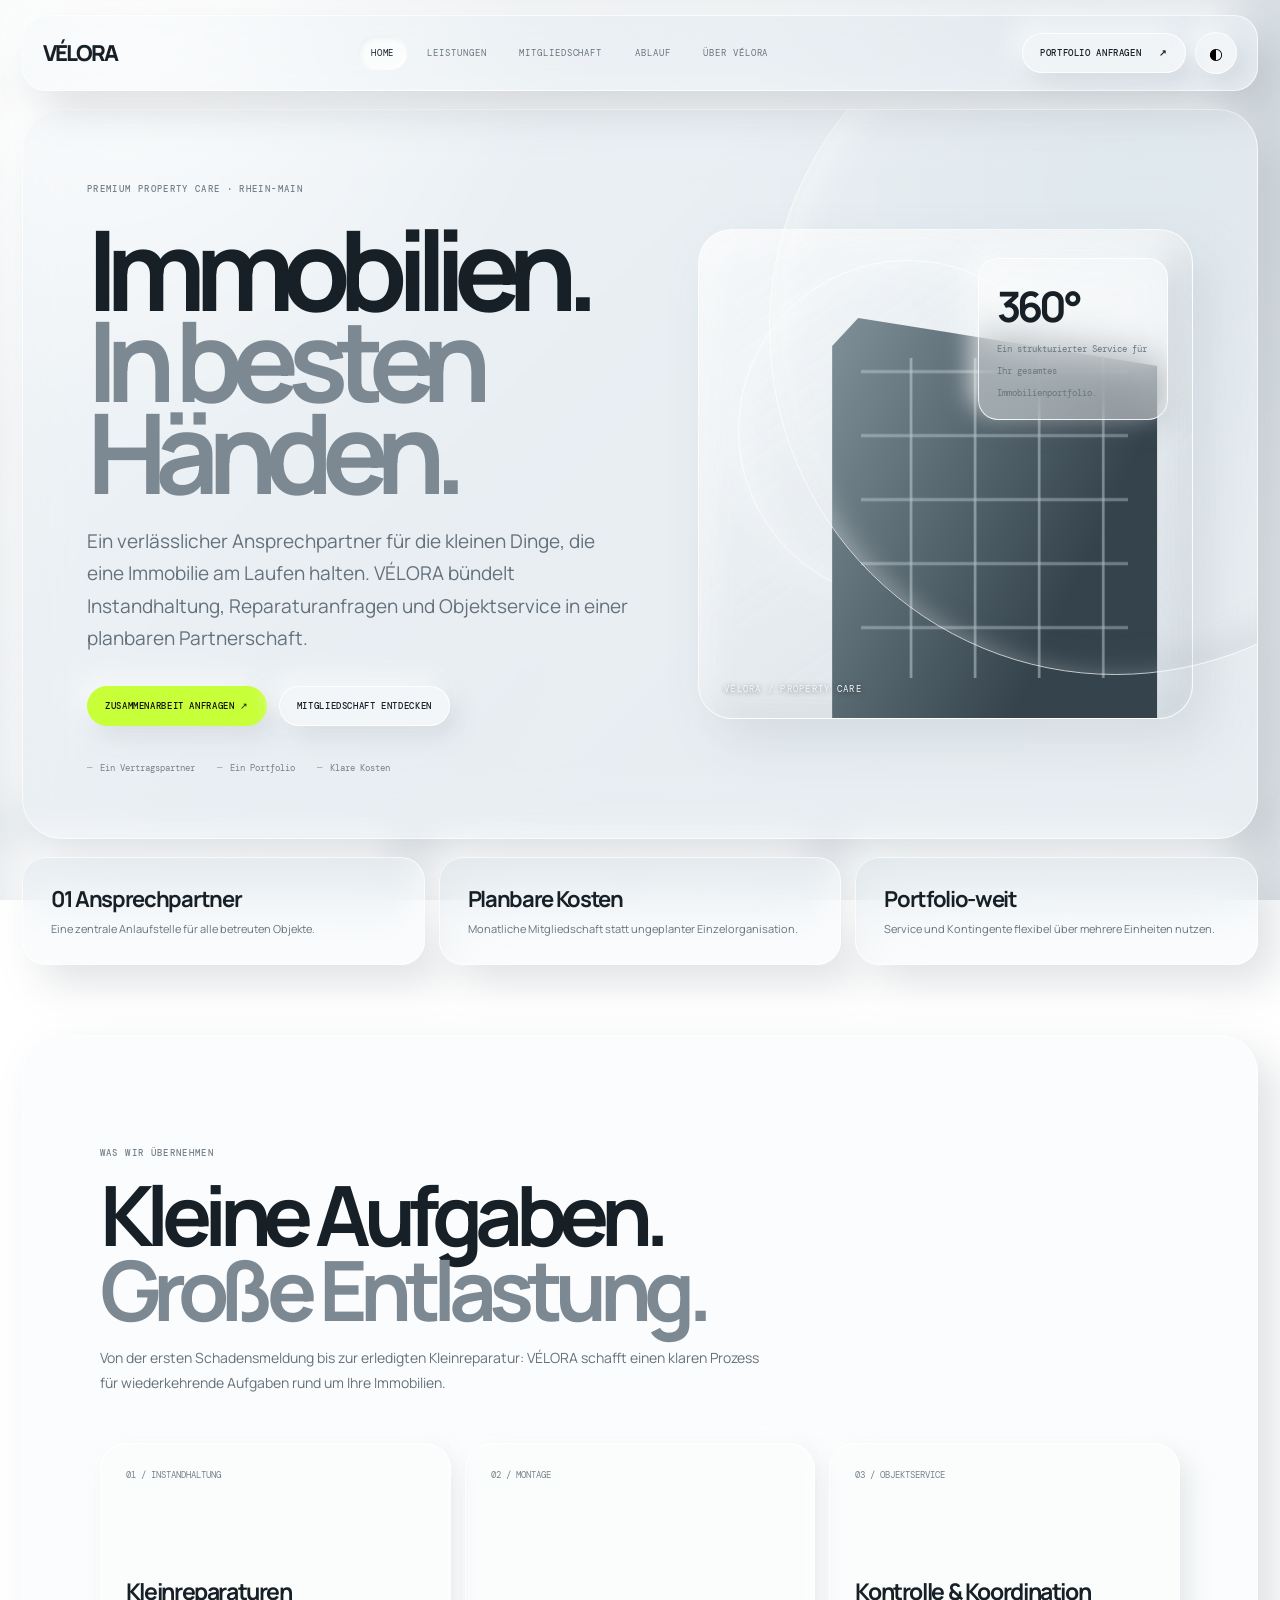
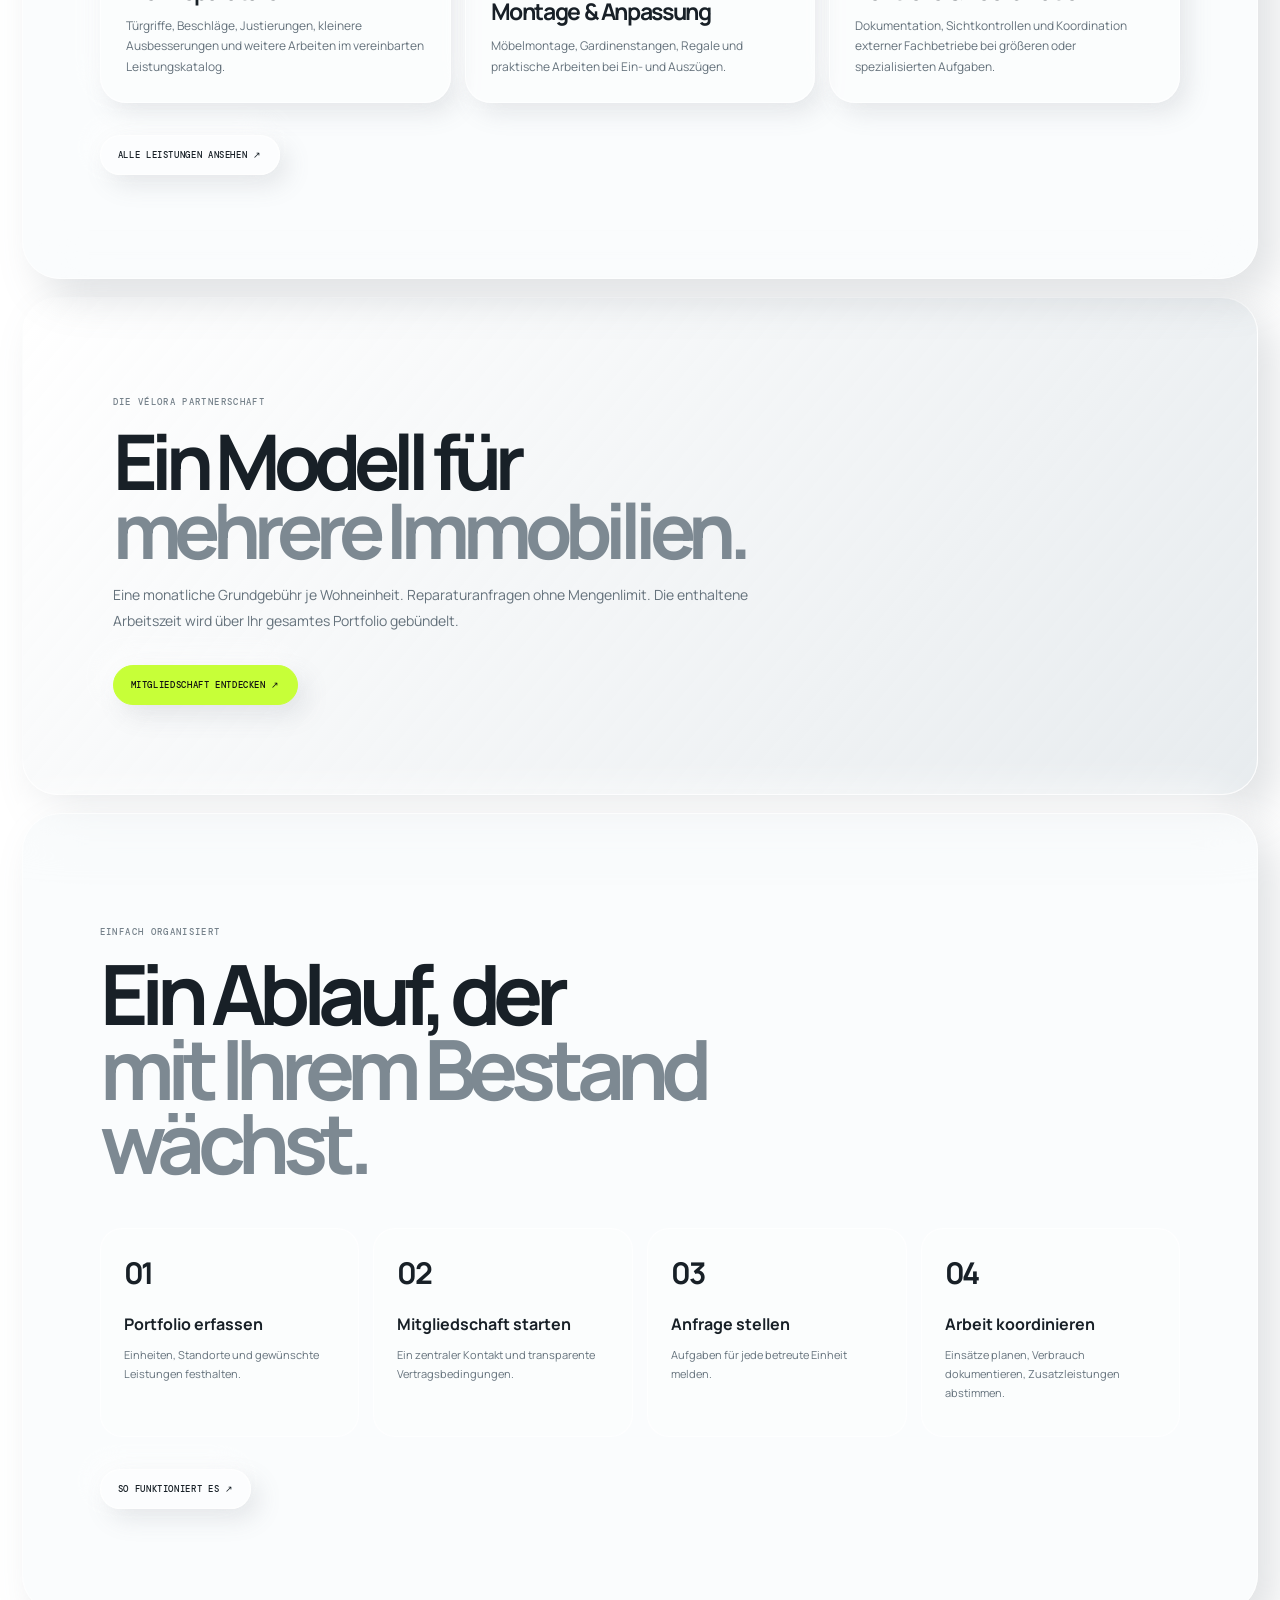
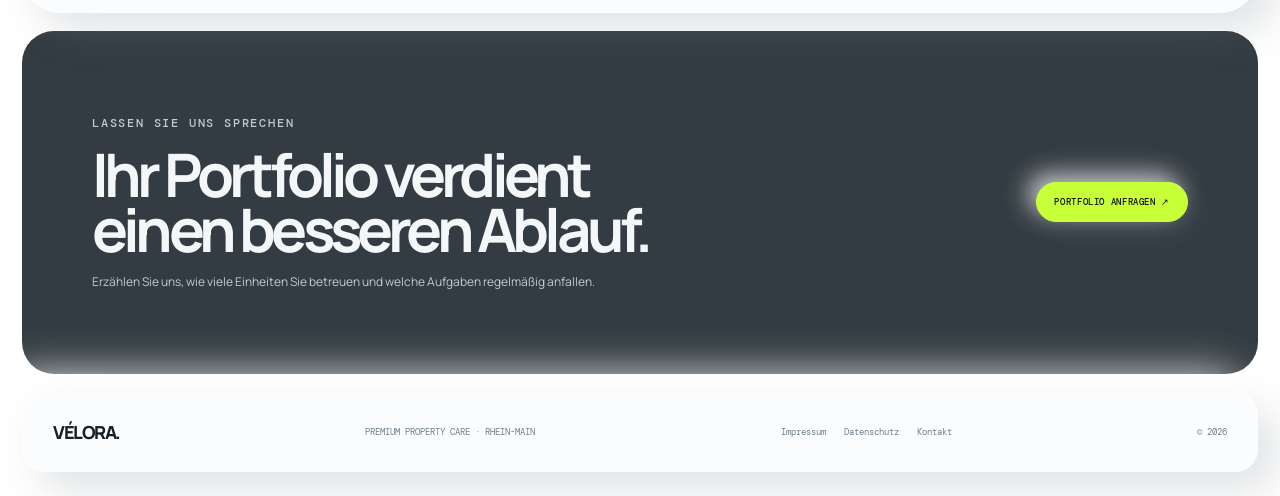
==== commit 04c515fd: "Unify navigation and refine VÉLORA site shell" ====
--- a/index.html
+++ b/index.html
@@ -1 +1 @@
-<!doctype html><html lang="de"><head><meta charset="utf-8"><meta name="viewport" content="width=device-width,initial-scale=1"><meta name="theme-color" content="#dfe4e8"><meta name="description" content="VÉLORA – Premium Property Care für Vermieter und Immobilienportfolios im Rhein-Main-Gebiet."><link rel="preconnect" href="https://fonts.googleapis.com"><link rel="preconnect" href="https://fonts.gstatic.com" crossorigin><link href="https://fonts.googleapis.com/css2?family=DM+Mono:wght@400;500&family=Manrope:wght@400;500;600;700;800&display=swap" rel="stylesheet"><link rel="stylesheet" href="styles.css"><title>Premium Property Care · VÉLORA</title></head><body><div class="shell"><header class="nav glass"><a class="brand" href="index.html">VÉLORA<sup>®</sup></a><nav class="navlinks"><a class="active" href="index.html">Home</a><a class="" href="leistungen.html">Leistungen</a><a class="" href="mitgliedschaft.html">Mitgliedschaft</a><a class="" href="ablauf.html">Ablauf</a></nav><div class="navright"><a class="pill" href="kontakt.html">Portfolio anfragen <b>↗</b></a><button class="theme-toggle" data-theme-toggle aria-label="Darstellung wechseln">◐</button><button class="menu-toggle" aria-label="Menü öffnen" aria-expanded="false">☰</button></div></header><nav class="mobile-menu"><a href="index.html">Home <b>01</b></a><a href="leistungen.html">Leistungen <b>02</b></a><a href="mitgliedschaft.html">Mitgliedschaft <b>03</b></a><a href="ablauf.html">Ablauf <b>04</b></a><a href="kontakt.html">Kontakt <b>05</b></a><button class="theme-toggle" data-theme-toggle>◐ Darstellung wechseln</button></nav><main><section class="hero glass"><div class="hero-copy"><p class="eyebrow">PREMIUM PROPERTY CARE · RHEIN-MAIN</p><h1>Immobilien.<br><em>In besten Händen.</em></h1><p class="lead">Ein verlässlicher Ansprechpartner für die kleinen Dinge, die eine Immobilie am Laufen halten. VÉLORA bündelt Instandhaltung, Reparaturanfragen und Objektservice in einer planbaren Partnerschaft.</p><div class="actions"><a class="button acid" href="kontakt.html">Zusammenarbeit anfragen ↗</a><a class="button" href="mitgliedschaft.html">Mitgliedschaft entdecken</a></div><div class="microline"><span>Ein Vertragspartner</span><span>Ein Portfolio</span><span>Klare Kosten</span></div></div><div class="hero-art"><div class="art-orbit"></div><div class="art-building"></div><div class="art-card"><strong>360°</strong><small>Ein strukturierter Service für Ihr gesamtes Immobilienportfolio.</small></div><div class="art-caption">VÉLORA / PROPERTY CARE</div></div></section><section class="stats"><article class="stat glass"><b>01 Ansprechpartner</b><span>Eine zentrale Anlaufstelle für alle betreuten Objekte.</span></article><article class="stat glass"><b>Planbare Kosten</b><span>Monatliche Mitgliedschaft statt ungeplanter Einzelorganisation.</span></article><article class="stat glass"><b>Portfolio-weit</b><span>Service und Kontingente flexibel über mehrere Einheiten nutzen.</span></article></section><section class="section glass"><div class="section-head"><p class="eyebrow">WAS WIR ÜBERNEHMEN</p><h2>Kleine Aufgaben.<br><em>Große Entlastung.</em></h2><p class="section-intro">Von der ersten Schadensmeldung bis zur erledigten Kleinreparatur: VÉLORA schafft einen klaren Prozess für wiederkehrende Aufgaben rund um Ihre Immobilien.</p></div><div class="grid3"><article class="service-card"><span class="num">01 / INSTANDHALTUNG</span><div><h3>Kleinreparaturen</h3><p>Türgriffe, Beschläge, Justierungen, kleinere Ausbesserungen und weitere Arbeiten im vereinbarten Leistungskatalog.</p></div></article><article class="service-card"><span class="num">02 / MONTAGE</span><div><h3>Montage & Anpassung</h3><p>Möbelmontage, Gardinenstangen, Regale und praktische Arbeiten bei Ein- und Auszügen.</p></div></article><article class="service-card"><span class="num">03 / OBJEKTSERVICE</span><div><h3>Kontrolle & Koordination</h3><p>Dokumentation, Sichtkontrollen und Koordination externer Fachbetriebe bei größeren oder spezialisierten Aufgaben.</p></div></article></div><div class="actions"><a class="button" href="leistungen.html">Alle Leistungen ansehen ↗</a></div></section><section class="band"><p class="eyebrow">DIE VÉLORA PARTNERSCHAFT</p><h2>Ein Modell für<br><em>mehrere Immobilien.</em></h2><p class="section-intro">Eine monatliche Grundgebühr je Wohneinheit. Reparaturanfragen ohne Mengenlimit. Die enthaltene Arbeitszeit wird über Ihr gesamtes Portfolio gebündelt.</p><div class="actions"><a class="button acid" href="mitgliedschaft.html">Mitgliedschaft entdecken ↗</a></div></section><section class="section glass"><div class="section-head"><p class="eyebrow">EINFACH ORGANISIERT</p><h2>Ein Ablauf, der<br><em>mit Ihrem Bestand wächst.</em></h2></div><div class="steps"><article class="step"><b>01</b><h3>Portfolio erfassen</h3><p>Einheiten, Standorte und gewünschte Leistungen festhalten.</p></article><article class="step"><b>02</b><h3>Mitgliedschaft starten</h3><p>Ein zentraler Kontakt und transparente Vertragsbedingungen.</p></article><article class="step"><b>03</b><h3>Anfrage stellen</h3><p>Aufgaben für jede betreute Einheit melden.</p></article><article class="step"><b>04</b><h3>Arbeit koordinieren</h3><p>Einsätze planen, Verbrauch dokumentieren, Zusatzleistungen abstimmen.</p></article></div><div class="actions"><a class="button" href="ablauf.html">So funktioniert es ↗</a></div></section><section class="cta"><div><p class="eyebrow">LASSEN SIE UNS SPRECHEN</p><h2>Ihr Portfolio verdient<br>einen besseren Ablauf.</h2><p>Erzählen Sie uns, wie viele Einheiten Sie betreuen und welche Aufgaben regelmäßig anfallen.</p></div><a class="button" href="kontakt.html">Portfolio anfragen ↗</a></section></main><footer class="footer glass"><strong>VÉLORA.</strong><span>PREMIUM PROPERTY CARE · RHEIN-MAIN</span><div class="footer-links"><a href="impressum.html">Impressum</a><a href="datenschutz.html">Datenschutz</a><a href="kontakt.html">Kontakt</a></div><span>© <span data-year></span></span></footer></div><script src="script.js"></script></body></html>+<!doctype html><html lang="de"><head><meta charset="utf-8"><meta name="viewport" content="width=device-width,initial-scale=1"><meta name="theme-color" content="#dfe4e8"><link rel="icon" href="favicon.svg" type="image/svg+xml"><meta name="description" content="VÉLORA – Premium Property Care für Vermieter und Immobilienportfolios im Rhein-Main-Gebiet."><link rel="preconnect" href="https://fonts.googleapis.com"><link rel="preconnect" href="https://fonts.gstatic.com" crossorigin><link href="https://fonts.googleapis.com/css2?family=DM+Mono:wght@400;500&family=Manrope:wght@400;500;600;700;800&display=swap" rel="stylesheet"><link rel="stylesheet" href="styles.css"><title>Premium Property Care · VÉLORA</title></head><body><div class="shell"><header class="nav glass"><a class="brand" href="index.html">VÉLORA</a><nav class="navlinks"><a class="active" href="index.html" aria-current="page">Home</a><a class="" href="leistungen.html">Leistungen</a><a class="" href="mitgliedschaft.html">Mitgliedschaft</a><a class="" href="ablauf.html">Ablauf</a><a class="" href="ueber-uns.html">Über VÉLORA</a></nav><div class="navright"><a class="pill" href="kontakt.html">Portfolio anfragen <b>↗</b></a><button class="theme-toggle" data-theme-toggle aria-label="Darstellung wechseln">◐</button><button class="menu-toggle" aria-label="Menü öffnen" aria-expanded="false">☰</button></div></header><nav class="mobile-menu"><a href="index.html">Home <b>01</b></a><a href="leistungen.html">Leistungen <b>02</b></a><a href="mitgliedschaft.html">Mitgliedschaft <b>03</b></a><a href="ablauf.html">Ablauf <b>04</b></a><a href="ueber-uns.html">Über VÉLORA <b>05</b></a><a href="kontakt.html">Kontakt <b>06</b></a><button class="theme-toggle" data-theme-toggle>◐ Darstellung wechseln</button></nav><main><section class="hero glass"><div class="hero-copy"><p class="eyebrow">PREMIUM PROPERTY CARE · RHEIN-MAIN</p><h1>Immobilien.<br><em>In besten Händen.</em></h1><p class="lead">Ein verlässlicher Ansprechpartner für die kleinen Dinge, die eine Immobilie am Laufen halten. VÉLORA bündelt Instandhaltung, Reparaturanfragen und Objektservice in einer planbaren Partnerschaft.</p><div class="actions"><a class="button acid" href="kontakt.html">Zusammenarbeit anfragen ↗</a><a class="button" href="mitgliedschaft.html">Mitgliedschaft entdecken</a></div><div class="microline"><span>Ein Vertragspartner</span><span>Ein Portfolio</span><span>Klare Kosten</span></div></div><div class="hero-art"><div class="art-orbit"></div><div class="art-building"></div><div class="art-card"><strong>360°</strong><small>Ein strukturierter Service für Ihr gesamtes Immobilienportfolio.</small></div><div class="art-caption">VÉLORA / PROPERTY CARE</div></div></section><section class="stats"><article class="stat glass"><b>01 Ansprechpartner</b><span>Eine zentrale Anlaufstelle für alle betreuten Objekte.</span></article><article class="stat glass"><b>Planbare Kosten</b><span>Monatliche Mitgliedschaft statt ungeplanter Einzelorganisation.</span></article><article class="stat glass"><b>Portfolio-weit</b><span>Service und Kontingente flexibel über mehrere Einheiten nutzen.</span></article></section><section class="section glass"><div class="section-head"><p class="eyebrow">WAS WIR ÜBERNEHMEN</p><h2>Kleine Aufgaben.<br><em>Große Entlastung.</em></h2><p class="section-intro">Von der ersten Schadensmeldung bis zur erledigten Kleinreparatur: VÉLORA schafft einen klaren Prozess für wiederkehrende Aufgaben rund um Ihre Immobilien.</p></div><div class="grid3"><article class="service-card"><span class="num">01 / INSTANDHALTUNG</span><div><h3>Kleinreparaturen</h3><p>Türgriffe, Beschläge, Justierungen, kleinere Ausbesserungen und weitere Arbeiten im vereinbarten Leistungskatalog.</p></div></article><article class="service-card"><span class="num">02 / MONTAGE</span><div><h3>Montage & Anpassung</h3><p>Möbelmontage, Gardinenstangen, Regale und praktische Arbeiten bei Ein- und Auszügen.</p></div></article><article class="service-card"><span class="num">03 / OBJEKTSERVICE</span><div><h3>Kontrolle & Koordination</h3><p>Dokumentation, Sichtkontrollen und Koordination externer Fachbetriebe bei größeren oder spezialisierten Aufgaben.</p></div></article></div><div class="actions"><a class="button" href="leistungen.html">Alle Leistungen ansehen ↗</a></div></section><section class="band"><p class="eyebrow">DIE VÉLORA PARTNERSCHAFT</p><h2>Ein Modell für<br><em>mehrere Immobilien.</em></h2><p class="section-intro">Eine monatliche Grundgebühr je Wohneinheit. Reparaturanfragen ohne Mengenlimit. Die enthaltene Arbeitszeit wird über Ihr gesamtes Portfolio gebündelt.</p><div class="actions"><a class="button acid" href="mitgliedschaft.html">Mitgliedschaft entdecken ↗</a></div></section><section class="section glass"><div class="section-head"><p class="eyebrow">EINFACH ORGANISIERT</p><h2>Ein Ablauf, der<br><em>mit Ihrem Bestand wächst.</em></h2></div><div class="steps"><article class="step"><b>01</b><h3>Portfolio erfassen</h3><p>Einheiten, Standorte und gewünschte Leistungen festhalten.</p></article><article class="step"><b>02</b><h3>Mitgliedschaft starten</h3><p>Ein zentraler Kontakt und transparente Vertragsbedingungen.</p></article><article class="step"><b>03</b><h3>Anfrage stellen</h3><p>Aufgaben für jede betreute Einheit melden.</p></article><article class="step"><b>04</b><h3>Arbeit koordinieren</h3><p>Einsätze planen, Verbrauch dokumentieren, Zusatzleistungen abstimmen.</p></article></div><div class="actions"><a class="button" href="ablauf.html">So funktioniert es ↗</a></div></section><section class="cta"><div><p class="eyebrow">LASSEN SIE UNS SPRECHEN</p><h2>Ihr Portfolio verdient<br>einen besseren Ablauf.</h2><p>Erzählen Sie uns, wie viele Einheiten Sie betreuen und welche Aufgaben regelmäßig anfallen.</p></div><a class="button" href="kontakt.html">Portfolio anfragen ↗</a></section></main><footer class="footer glass"><strong>VÉLORA.</strong><span>PREMIUM PROPERTY CARE · RHEIN-MAIN</span><div class="footer-links"><a href="impressum.html">Impressum</a><a href="datenschutz.html">Datenschutz</a><a href="kontakt.html">Kontakt</a></div><span>© <span data-year></span></span></footer></div><script src="script.js"></script></body></html>
--- a/styles.css
+++ b/styles.css
@@ -0,0 +1,31 @@
+@import url('https://fonts.googleapis.com/css2?family=DM+Mono:wght@400;500&family=Manrope:wght@400;500;600;700;800&display=swap');
+:root{--bg:#dfe4e8;--ink:#182027;--muted:#65727c;--line:rgba(255,255,255,.72);--glass:rgba(245,248,250,.48);--glass2:rgba(255,255,255,.28);--acid:#c7ff38;--shadow:18px 18px 42px rgba(112,123,132,.22),-18px -18px 42px rgba(255,255,255,.82);--soft:8px 10px 25px rgba(111,121,130,.16),-8px -8px 24px rgba(255,255,255,.72)}
+*{box-sizing:border-box}html{scroll-behavior:smooth}body{margin:0;overflow-x:hidden;color:var(--ink);font-family:Manrope,system-ui,sans-serif;background:radial-gradient(circle at 10% 5%,#fff 0,transparent 28%),radial-gradient(circle at 90% 20%,#cbd5dc 0,transparent 30%),linear-gradient(135deg,#e8ecef,#d6dde2);background-attachment:fixed}body:before{content:"";position:fixed;inset:0;z-index:-1;pointer-events:none;background:linear-gradient(120deg,rgba(255,255,255,.25),transparent 40%,rgba(255,255,255,.16));backdrop-filter:blur(1px)}a{color:inherit;text-decoration:none}button,input,textarea,select{font:inherit}.shell{width:min(1320px,calc(100% - 44px));margin-inline:auto}.glass{border:1px solid var(--line);background:var(--glass);backdrop-filter:blur(28px) saturate(145%);-webkit-backdrop-filter:blur(28px) saturate(145%);box-shadow:var(--shadow)}.nav{height:76px;margin:15px 0 18px;padding:0 20px;border-radius:24px;display:flex;align-items:center;justify-content:space-between;position:sticky;top:12px;z-index:30}.brand{font-size:22px;font-weight:800;letter-spacing:-.09em}.brand sup{font:8px 'DM Mono';letter-spacing:0;margin-left:4px}.navlinks{display:flex;gap:7px}.navlinks a{font:9px 'DM Mono';letter-spacing:.1em;padding:11px 13px;border-radius:99px;color:#68747d;text-transform:uppercase}.navlinks a:hover,.navlinks a.active{background:rgba(255,255,255,.72);box-shadow:inset 2px 2px 5px #7c87901f,inset -2px -2px 5px #fff;color:var(--ink)}.navright{display:flex;gap:9px;align-items:center}.pill,.button{display:inline-flex;align-items:center;justify-content:center;gap:18px;border:1px solid rgba(255,255,255,.86);border-radius:99px;padding:13px 17px;background:rgba(255,255,255,.46);box-shadow:var(--soft);font:500 9px 'DM Mono';letter-spacing:.07em;text-transform:uppercase;transition:.25s;cursor:pointer}.pill:hover,.button:hover{transform:translateY(-2px);background:#fff}.button.acid{background:var(--acid);border-color:var(--acid);color:#111}.theme-toggle{width:42px;height:42px;border:1px solid var(--line);border-radius:50%;background:rgba(255,255,255,.5);box-shadow:var(--soft);cursor:pointer}.menu-toggle{display:none;width:42px;height:42px;border:1px solid var(--line);border-radius:50%;background:rgba(255,255,255,.55)}.mobile-menu{display:none}.eyebrow,.kicker{font:500 9px 'DM Mono';letter-spacing:.15em;text-transform:uppercase;color:#75818a}.hero{min-height:670px;margin:18px 0;padding:clamp(35px,5vw,72px);border-radius:40px;position:relative;overflow:hidden;display:grid;grid-template-columns:1.05fr .95fr;gap:5vw;align-items:center}.hero:after{content:"";position:absolute;width:54vw;height:54vw;right:-16vw;top:-10vw;border:1px solid #ffffffb8;border-radius:50%;box-shadow:inset 12px 12px 30px #ffffff66,inset -12px -12px 30px #78828a20;pointer-events:none}.hero-copy{position:relative;z-index:2}.hero h1,.page-hero h1{font-size:clamp(58px,8.7vw,128px);line-height:.82;letter-spacing:-.105em;margin:28px 0}.hero h1 em,.page-hero h1 em{font-style:normal;color:#7d8992}.lead{max-width:560px;color:#64717b;font-size:clamp(15px,1.5vw,19px);line-height:1.7}.actions{display:flex;gap:12px;flex-wrap:wrap;margin-top:32px}.microline{display:flex;gap:22px;flex-wrap:wrap;margin-top:36px;font:9px 'DM Mono';color:#75818a}.microline span:before{content:"—";color:#9aa4aa;margin-right:8px}.hero-art{height:490px;position:relative;border-radius:34px;overflow:hidden;background:linear-gradient(145deg,rgba(255,255,255,.58),rgba(165,180,190,.22));border:1px solid #ffffffc9;box-shadow:inset 10px 10px 28px #ffffff7a,inset -10px -10px 28px #66727a1c,18px 22px 50px #87939a30}.art-orbit{position:absolute;width:340px;height:340px;border:1px solid #ffffffc9;border-radius:50%;top:30px;left:8%;box-shadow:inset 0 0 40px #fff6,0 0 40px #fff5}.art-building{position:absolute;right:7%;bottom:0;width:66%;height:82%;clip-path:polygon(8% 0,100% 12%,100% 100%,0 100%,0 7%);background:linear-gradient(115deg,#7f9098,#34434c 72%);box-shadow:0 0 60px #34434c55}.art-building:before{content:"";position:absolute;inset:10% 9%;background:repeating-linear-gradient(90deg,transparent 0 18%,#dce9ed9c 18.5% 19%,transparent 19.5% 24%),repeating-linear-gradient(0deg,transparent 0 15%,#dce9ed80 15.5% 16%,transparent 16.5% 20%);opacity:.7}.art-card{position:absolute;top:28px;right:24px;width:190px;padding:18px;border-radius:20px;background:#ffffff70;border:1px solid #ffffffd9;backdrop-filter:blur(22px);box-shadow:var(--soft)}.art-card strong{display:block;font-size:42px;letter-spacing:-.09em}.art-card small{font:9px 'DM Mono';color:#697780;line-height:1.5}.art-caption{position:absolute;bottom:23px;left:25px;font:9px 'DM Mono';letter-spacing:.14em;color:#f5f8fa;text-shadow:0 1px 5px #0008}.stats{display:grid;grid-template-columns:repeat(3,1fr);gap:14px;margin:18px 0 70px}.stat{padding:26px 28px;border-radius:24px}.stat b{display:block;font-size:22px;letter-spacing:-.06em}.stat span{display:block;margin-top:7px;font-size:11px;color:var(--muted);line-height:1.5}.section{margin:18px 0;padding:clamp(55px,8vw,110px) clamp(28px,6vw,82px);border-radius:38px}.section-head{max-width:720px;margin-bottom:48px}.section-head h2,.page-hero h1{font-size:clamp(44px,6.5vw,88px);line-height:.9;letter-spacing:-.09em;margin:18px 0}.section-head h2 em{font-style:normal;color:#7d8992}.section-intro{max-width:660px;color:var(--muted);font-size:14px;line-height:1.8}.grid3{display:grid;grid-template-columns:repeat(3,1fr);gap:14px}.service-card{min-height:260px;padding:25px;border-radius:26px;background:rgba(255,255,255,.36);border:1px solid #ffffffc4;box-shadow:var(--soft);display:flex;flex-direction:column;justify-content:space-between;transition:.3s}.service-card:hover{transform:translateY(-5px);background:#ffffff75}.service-card .num{font:9px 'DM Mono';color:#77838c}.service-card h3{font-size:23px;letter-spacing:-.06em;margin:30px 0 9px}.service-card p{font-size:12px;line-height:1.7;color:var(--muted);margin:0}.band{margin:18px 0;padding:clamp(50px,7vw,90px);border-radius:36px;background:linear-gradient(130deg,rgba(255,255,255,.65),rgba(190,202,210,.36));border:1px solid #ffffffd4;box-shadow:var(--shadow)}.band h2{font-size:clamp(40px,6vw,78px);letter-spacing:-.09em;line-height:.9;margin:18px 0}.band h2 em{font-style:normal;color:#7d8992}.price-grid{display:grid;grid-template-columns:repeat(3,1fr);gap:14px}.price-card{padding:28px;border-radius:27px;border:1px solid #ffffffd6;background:rgba(255,255,255,.42);box-shadow:var(--soft)}.price-card.featured{background:rgba(32,42,49,.9);color:#f4f7f8;border-color:#ffffff65;box-shadow:18px 20px 42px #4a586233}.tier{font:9px 'DM Mono';letter-spacing:.14em;text-transform:uppercase;color:#78848c}.featured .tier{color:#d7e0e5}.price{font-size:clamp(30px,3.5vw,45px);font-weight:700;letter-spacing:-.08em;margin:25px 0 5px}.price small{font:10px 'DM Mono';letter-spacing:0;color:#7b8790}.featured .price small{color:#c0cbd1}.price-card p,.price-card li{font-size:11px;line-height:1.7;color:var(--muted)}.featured p,.featured li{color:#d1d9de}.price-card ul{list-style:none;padding:20px 0 0;margin:20px 0 0;border-top:1px solid #9ba8b333}.price-card li{margin:11px 0}.price-card li:before{content:"+";color:#718000;margin-right:9px}.featured li:before{color:var(--acid)}.price-card .button{width:100%;margin-top:22px}.featured .button{background:var(--acid);border-color:var(--acid);color:#111}.calc{margin-top:25px;padding:30px;border-radius:26px;display:grid;grid-template-columns:1fr 1fr;gap:35px;align-items:center}.calc h3{margin:0 0 8px;font-size:21px}.calc p{font-size:11px;color:var(--muted);line-height:1.7}.range-row{margin-top:24px}.range-row label{display:flex;justify-content:space-between;font:10px 'DM Mono';margin-bottom:12px}.range-row input{width:100%;accent-color:#93ad22}.result{padding:25px;border-radius:22px;background:rgba(255,255,255,.55);border:1px solid #ffffffd4}.result span{font:9px 'DM Mono';letter-spacing:.1em;color:#74808a;text-transform:uppercase}.result strong{display:block;font-size:38px;letter-spacing:-.08em;margin:8px 0}.result small{font:9px 'DM Mono';color:#78848c}.steps{display:grid;grid-template-columns:repeat(4,1fr);gap:14px}.step{padding:23px;border-radius:22px;border:1px solid #ffffffce;background:rgba(255,255,255,.3)}.step b{font-size:30px;letter-spacing:-.08em}.step h3{font-size:16px;margin:20px 0 8px}.step p{font-size:11px;line-height:1.7;color:var(--muted)}.faq{max-width:850px}.faq details{border-bottom:1px solid #8d9aa333;padding:21px 0}.faq summary{font-size:14px;font-weight:600;cursor:pointer;list-style:none}.faq summary:after{content:"+";float:right;font-size:20px;color:#829000}.faq details[open] summary:after{content:"−"}.faq details p{font-size:12px;line-height:1.8;color:var(--muted);max-width:740px}.page-hero{margin:18px 0;padding:clamp(55px,9vw,120px);border-radius:38px;min-height:410px}.page-hero .lead{max-width:760px}.content-grid{display:grid;grid-template-columns:1fr 1fr;gap:15px}.info-card{padding:30px;border-radius:26px}.info-card h3{font-size:24px;letter-spacing:-.06em;margin:0 0 12px}.info-card p{font-size:12px;line-height:1.8;color:var(--muted)}.cta{padding:clamp(35px,6vw,70px);border-radius:32px;background:rgba(29,39,46,.9);color:#f4f7f8;display:flex;align-items:center;justify-content:space-between;gap:30px}.cta h2{font-size:clamp(34px,5vw,60px);line-height:.92;letter-spacing:-.08em;margin:14px 0}.cta p{font-size:12px;line-height:1.7;color:#c2cbd1;max-width:540px}.cta .button{background:var(--acid);border-color:var(--acid);color:#111;white-space:nowrap}.contact-form{max-width:850px;display:grid;grid-template-columns:1fr 1fr;gap:14px}.field{display:grid;gap:8px}.field.full{grid-column:1/-1}.field label{font:9px 'DM Mono';letter-spacing:.1em;text-transform:uppercase;color:#6c7982}.field input,.field textarea,.field select{width:100%;border:1px solid #ffffffd4;background:rgba(255,255,255,.42);border-radius:14px;padding:15px;color:var(--ink);outline:none;box-shadow:inset 3px 3px 7px #8d9aa01a,inset -3px -3px 7px #fff9}.field textarea{min-height:145px;resize:vertical}.field input:focus,.field textarea:focus{border-color:#9fb72d;box-shadow:0 0 0 3px #c7ff3833}.status{font-size:11px;color:#4d6410;line-height:1.6}.footer{margin:18px 0 24px;padding:27px 30px;border-radius:23px;display:flex;justify-content:space-between;gap:20px;align-items:center;font:9px 'DM Mono';color:#71808a}.footer strong{font:800 18px Manrope;letter-spacing:-.08em;color:var(--ink)}.footer-links{display:flex;gap:18px}.legal-note{font-size:12px;line-height:1.8;color:var(--muted);max-width:800px}.legal-note strong{color:var(--ink)}
+html[data-theme="dark"]{color-scheme:dark;--ink:#f0f3f6;--muted:#bdc6cf;--line:rgba(255,255,255,.18);--glass:rgba(27,30,37,.58);--glass2:rgba(255,255,255,.06);--shadow:0 18px 48px rgba(0,0,0,.46),inset 1px 1px 0 #ffffff20;--soft:0 10px 28px rgba(0,0,0,.38),inset 1px 1px 0 #ffffff18}
+html[data-theme="dark"] body{color:var(--ink);background:radial-gradient(ellipse at 15% 0%,#626d7a35,transparent 35%),radial-gradient(ellipse at 88% 20%,#c7ff3810,transparent 30%),linear-gradient(145deg,#14171d,#090b10 60%,#1a1d24);background-attachment:fixed}
+html[data-theme="dark"] .navlinks a,html[data-theme="dark"] .eyebrow,html[data-theme="dark"] .kicker,html[data-theme="dark"] .microline,html[data-theme="dark"] .footer,html[data-theme="dark"] .tier,html[data-theme="dark"] .field label{color:#c1cad3}
+html[data-theme="dark"] .navlinks a:hover,html[data-theme="dark"] .navlinks a.active{background:#ffffff19;color:#fff}
+html[data-theme="dark"] .pill,html[data-theme="dark"] .button:not(.acid),html[data-theme="dark"] .theme-toggle,html[data-theme="dark"] .service-card,html[data-theme="dark"] .step,html[data-theme="dark"] .price-card:not(.featured),html[data-theme="dark"] .info-card,html[data-theme="dark"] .field input,html[data-theme="dark"] .field textarea,html[data-theme="dark"] .field select{background:rgba(255,255,255,.075);color:#f1f4f7;border-color:#ffffff2e}
+html[data-theme="dark"] .lead,html[data-theme="dark"] .section-intro,html[data-theme="dark"] .service-card p,html[data-theme="dark"] .step p,html[data-theme="dark"] .price-card p,html[data-theme="dark"] .price-card li,html[data-theme="dark"] .faq details p,html[data-theme="dark"] .info-card p,html[data-theme="dark"] .legal-note{color:#c2cbd4}
+html[data-theme="dark"] .hero-art{background:linear-gradient(145deg,#ffffff19,#ffffff05);border-color:#ffffff28}
+html[data-theme="dark"] .art-card{background:#161a20bb;border-color:#ffffff2e;color:#fff}
+html[data-theme="dark"] .art-card small,html[data-theme="dark"] .result span,html[data-theme="dark"] .result small{color:#c1cad3}
+html[data-theme="dark"] .result{background:#ffffff0b;border-color:#ffffff24}
+html[data-theme="dark"] .price-card.featured{background:linear-gradient(145deg,#343b46e8,#161a20ed)}
+html[data-theme="dark"] .calc{background:#ffffff0b;border-color:#ffffff25}
+html[data-theme="dark"] .calc p{color:#c2cbd4}
+html[data-theme="dark"] .page-hero,html[data-theme="dark"] .section,html[data-theme="dark"] .band,html[data-theme="dark"] .stats .stat{background:rgba(255,255,255,.055)}
+html[data-theme="dark"] .cta{background:#c7ff38;color:#10140b}
+html[data-theme="dark"] .cta p,html[data-theme="dark"] .cta .eyebrow{color:#36420f}
+html[data-theme="dark"] .cta .button{background:#171c20;color:#fff;border-color:#171c20}
+html[data-theme="dark"] .footer strong{color:#f3f5f7}
+html[data-theme="dark"] .status{color:#d8ff70}
+html[data-theme="dark"] .field input::placeholder,html[data-theme="dark"] .field textarea::placeholder{color:#aeb8c3}
+@media(max-width:850px){.shell{width:calc(100% - 28px)}.nav{height:67px;padding:0 14px;margin-top:10px}.navlinks,.navright>.pill,.navright>.theme-toggle{display:none}.menu-toggle{display:block;color:var(--ink);font-size:18px}.mobile-menu{display:none;position:fixed;z-index:29;top:84px;left:14px;right:14px;padding:15px;border-radius:24px;background:#edf1f4ed;border:1px solid #ffffffd6;backdrop-filter:blur(28px);box-shadow:var(--shadow)}.mobile-menu.open{display:grid}.mobile-menu a{display:flex;justify-content:space-between;padding:15px 8px;border-bottom:1px solid #87939a33;font:11px 'DM Mono';text-transform:uppercase}.mobile-menu a:last-child{border:0}.hero{grid-template-columns:1fr;padding:42px 26px;min-height:auto;gap:32px}.hero h1{font-size:clamp(58px,14vw,94px)}.hero-art{height:370px}.art-orbit{width:250px;height:250px}.stats{grid-template-columns:1fr;margin-bottom:35px}.stat{padding:21px}.section{padding:65px 23px}.grid3,.price-grid{grid-template-columns:1fr}.service-card{min-height:215px}.calc{grid-template-columns:1fr;padding:23px}.steps{grid-template-columns:1fr 1fr}.page-hero{padding:60px 26px;min-height:350px}.content-grid{grid-template-columns:1fr}.cta{display:block}.cta .button{margin-top:14px}.contact-form{grid-template-columns:1fr}.field.full{grid-column:auto}.footer{flex-wrap:wrap}.footer-links{width:100%;order:4}.band{padding:45px 25px}}
+@media(max-width:430px){.steps{grid-template-columns:1fr}.hero-art{height:320px}.art-card{width:155px;right:13px;top:15px}.art-card strong{font-size:34px}.footer{align-items:flex-start;flex-direction:column}.footer-links{order:0}}
+@media(prefers-reduced-motion:reduce){*,*:before,*:after{scroll-behavior:auto!important;transition:none!important;animation:none!important}}
+
+html[data-theme="dark"] .mobile-menu{background:rgba(23,26,33,.94);border-color:#ffffff2b;color:#f2f5f7}
+html[data-theme="dark"] .mobile-menu a{color:#f2f5f7;border-color:#ffffff20}
+html[data-theme="dark"] .mobile-menu .theme-toggle{background:#242a33;color:#f2f5f7;border-color:#ffffff30}
+@media(max-width:850px){html[data-theme="dark"] .mobile-menu{box-shadow:0 18px 45px #0009}}
